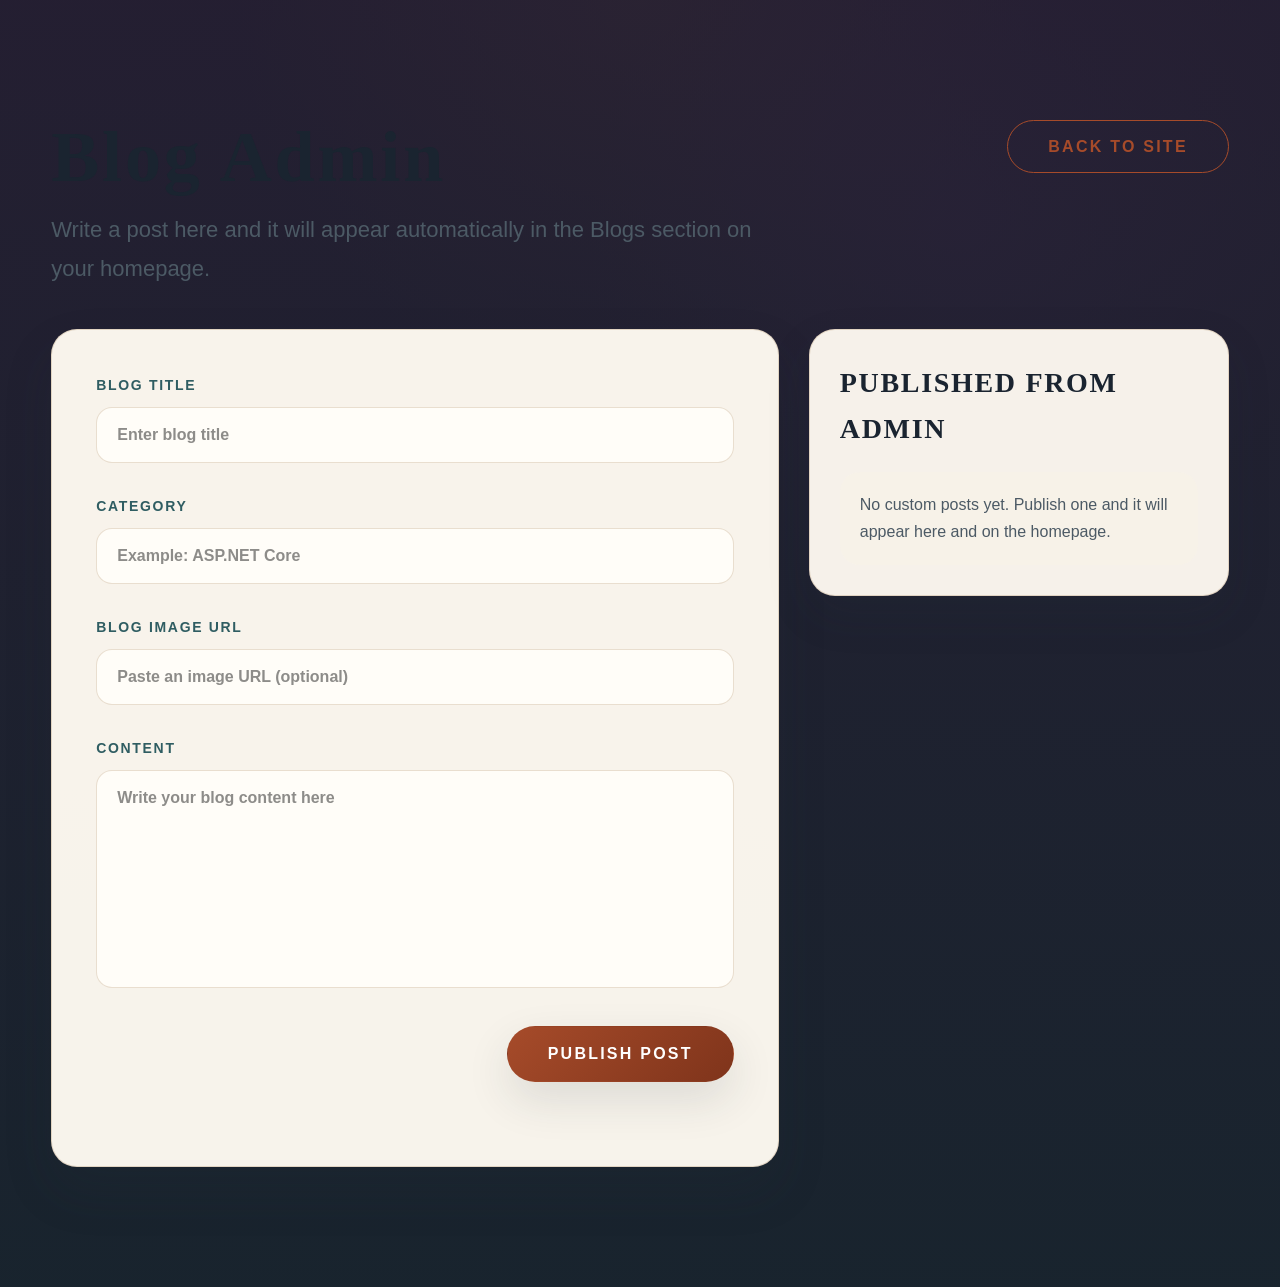
==== admin.html @ d29e26b1 "Few Changes Few Changes Made and implemented Blog Section to write from the website and need to prev" ====
<!DOCTYPE html>
<html lang="en">
  <head>
    <meta charset="UTF-8" />
    <meta name="viewport" content="width=device-width, initial-scale=1.0" />
    <meta http-equiv="X-UA-Compatible" content="ie=edge" />
    <title>Bilal Hussain | Blog Admin</title>
    <link href="style.css" rel="stylesheet" />
    <link rel="stylesheet" href="https://cdnjs.cloudflare.com/ajax/libs/font-awesome/4.7.0/css/font-awesome.min.css" />
  </head>
  <body>
    <section class="contact sec-pad admin-page">
      <div class="main-container">
        <div class="admin-page__top">
          <div>
            <h1 class="heading-primary admin-page__title">Blog Admin</h1>
            <p class="text-primary admin-page__intro">
              Write a post here and it will appear automatically in the Blogs section on your homepage.
            </p>
          </div>
          <a href="index.html#blogs" class="btn btn--med btn--theme-inv">Back To Site</a>
        </div>

        <div class="admin-grid">
          <div class="contact__form-container admin-panel">
            <form id="blogAdminForm" class="contact__form">
              <div class="contact__form-field">
                <label class="contact__form-label" for="blogTitle">Blog Title</label>
                <input id="blogTitle" class="contact__form-input" type="text" placeholder="Enter blog title" required />
              </div>

              <div class="contact__form-field">
                <label class="contact__form-label" for="blogTag">Category</label>
                <input id="blogTag" class="contact__form-input" type="text" placeholder="Example: ASP.NET Core" required />
              </div>

              <div class="contact__form-field">
                <label class="contact__form-label" for="blogImage">Blog Image URL</label>
                <input id="blogImage" class="contact__form-input" type="url" placeholder="Paste an image URL (optional)" />
              </div>

              <div class="contact__form-field">
                <label class="contact__form-label" for="blogContent">Content</label>
                <textarea id="blogContent" class="contact__form-input" rows="10" placeholder="Write your blog content here" required></textarea>
              </div>

              <button class="btn btn--theme contact__btn admin-panel__submit" type="submit">Publish Post</button>
            </form>
            <p class="admin-status" id="adminStatus"></p>
          </div>

          <div class="admin-list-wrap">
            <h2 class="heading-sm admin-list-wrap__title">Published From Admin</h2>
            <div id="adminBlogList" class="admin-list"></div>
          </div>
        </div>
      </div>
    </section>
    <script src="script.js"></script>
  </body>
</html>
---- style.css ----
:root {
    --color-ink: #23303b;
    --color-heading: #1a2430;
    --color-body: #4c5a65;
    --color-paper: #f8f2e8;
    --color-paper-strong: #fffaf2;
    --color-surface: #fffdf8;
    --color-line: #d9c8b3;
    --color-accent: #a64b2a;
    --color-accent-deep: #7f341b;
    --color-secondary: #2f5d62;
    --color-plum: #4b345f;
    --color-plum-soft: #6d4c87;
    --color-gold: #c49a49;
    --color-footer: #18232d;
    --shadow-soft: 0 18px 45px rgba(35, 48, 59, 0.12);
    --shadow-card: 0 24px 50px rgba(35, 48, 59, 0.14);
}

*, ::after, ::before {
    margin: 0;
    padding: 0;
    box-sizing: inherit;
    font-family: inherit;
}

html {
    font-size: 62.5%;
    scroll-behavior: smooth;
}

@media only screen and (max-width: 75em) {
    html {
        font-size: 59%;
    }
}

@media only screen and (max-width: 56.25em) {
    html {
        font-size: 56%;
    }
}

@media only screen and (min-width: 112.5em) {
    html {
        font-size: 65%;
    }
}

body {
    box-sizing: border-box;
    position: relative;
    overflow-x: hidden;
    overflow-y: scroll;
    line-height: 1.65;
    color: var(--color-body);
    background:
        radial-gradient(circle at top left, rgba(196, 154, 73, 0.18), transparent 30%),
        radial-gradient(circle at 85% 15%, rgba(75, 52, 95, 0.12), transparent 24%),
        radial-gradient(circle at bottom right, rgba(47, 93, 98, 0.12), transparent 28%),
        var(--color-paper);
    font-family: "Source Sans Pro", sans-serif;
}

a {
    color: inherit;
    text-decoration: none;
}

li {
    list-style: none;
}

a:focus,
button:focus,
input:focus,
textarea:focus {
    outline: 0;
}

button {
    border: none;
    cursor: pointer;
}

textarea {
    resize: none;
}

.heading-primary,
.heading-sec__main,
.about__content-title,
.projects__row-content-title,
.project-details__content-title,
.heading-sm {
    font-family: "Cormorant Garamond", serif;
}

.heading-primary {
    font-size: 7.2rem;
    font-weight: 700;
    line-height: 1.05;
    letter-spacing: 0.04em;
    text-align: center;
    text-transform: none;
    color: var(--color-heading);
    text-wrap: balance;
}

@media only screen and (max-width: 37.5em) {
    .heading-primary {
        font-size: 5rem;
    }
}

.heading-sec__mb-bg {
    margin-bottom: 11rem;
}

@media only screen and (max-width: 56.25em) {
    .heading-sec__mb-bg {
        margin-bottom: 8rem;
    }
}

.heading-sec__mb-med {
    margin-bottom: 9rem;
}

@media only screen and (max-width: 56.25em) {
    .heading-sec__mb-med {
        margin-bottom: 8rem;
    }
}

.heading-sec__main {
    position: relative;
    display: block;
    margin-bottom: 3.5rem;
    text-align: center;
    text-transform: uppercase;
    letter-spacing: 0.12em;
    font-size: 4.5rem;
    font-weight: 700;
    color: var(--color-heading);
}

.heading-sec__main::after {
    content: "";
    position: absolute;
    top: calc(100% + 1.5rem);
    left: 50%;
    width: 6.8rem;
    height: 4px;
    border-radius: 999px;
    transform: translateX(-50%);
    background: linear-gradient(90deg, var(--color-gold), var(--color-accent));
}

.heading-sec__main--lt {
    color: var(--color-paper-strong);
}

.heading-sec__main--lt::after {
    background: linear-gradient(90deg, #efd7a6, #d88d6b);
}

@media only screen and (max-width: 37.5em) {
    .heading-sec__main::after {
        top: calc(100% + 1.2rem);
    }
}

.heading-sec__sub {
    display: block;
    max-width: 80rem;
    margin: auto;
    text-align: center;
    font-size: 2rem;
    font-weight: 500;
    line-height: 1.7;
    color: var(--color-body);
}

@media only screen and (max-width: 37.5em) {
    .heading-sec__sub {
        font-size: 1.8rem;
    }
}

.heading-sec__sub--lt {
    color: rgba(255, 250, 242, 0.85);
}

.heading-sm {
    font-size: 2.8rem;
    letter-spacing: 0.06em;
    text-transform: uppercase;
}

.main-container {
    width: min(92%, 120rem);
    margin: auto;
}

.btn {
    display: inline-block;
    border: 1px solid transparent;
    border-radius: 999px;
    box-shadow: var(--shadow-soft);
    font-size: 1.6rem;
    font-weight: 700;
    letter-spacing: 0.14em;
    text-transform: uppercase;
    transition: transform 0.25s ease, box-shadow 0.25s ease, background 0.25s ease, color 0.25s ease;
}

.btn:hover {
    transform: translateY(-3px);
    box-shadow: 0 20px 35px rgba(35, 48, 59, 0.18);
}

.btn--bg {
    padding: 1.7rem 8rem;
    font-size: 1.9rem;
}

.btn--med {
    padding: 1.45rem 4.2rem;
}

.btn--theme {
    color: #fff7ef;
    background: linear-gradient(135deg, var(--color-accent), var(--color-accent-deep));
}

.btn--theme-inv {
    padding: calc(1.45rem - 2px) calc(4.2rem - 2px);
    color: var(--color-accent);
    background: transparent;
    border-color: var(--color-accent);
    box-shadow: none;
}

.sec-pad {
    padding: 12rem 0;
}

@media only screen and (max-width: 56.25em) {
    .sec-pad {
        padding: 8rem 0;
    }
}

.text-primary {
    width: 100%;
    color: var(--color-body);
    font-size: 2.2rem;
    line-height: 1.8;
    text-align: center;
}

@media only screen and (max-width: 37.5em) {
    .text-primary {
        font-size: 2rem;
    }
}

.d-none {
    display: none;
}

.home-hero {
    position: relative;
    min-height: 100vh;
    padding: 16rem 0 10rem;
    color: var(--color-heading);
    background:
        linear-gradient(rgba(248, 242, 232, 0.78), rgba(248, 242, 232, 0.9)),
        radial-gradient(circle at 78% 15%, rgba(75, 52, 95, 0.14), transparent 22%),
        radial-gradient(circle at 15% 20%, rgba(196, 154, 73, 0.18), transparent 22%),
        radial-gradient(circle at 85% 20%, rgba(47, 93, 98, 0.12), transparent 25%),
        linear-gradient(135deg, #fbf6ee 0%, #f3e5d0 100%);
    border-bottom: 1px solid rgba(169, 132, 91, 0.18);
}

.home-hero::before {
    content: "";
    position: absolute;
    inset: 10rem 4rem 4rem;
    border: 1px solid rgba(196, 154, 73, 0.28);
    border-radius: 3.2rem;
    pointer-events: none;
}

@media only screen and (max-width: 37.5em) {
    .home-hero {
        min-height: unset;
    }

    .home-hero::before {
        inset: 9rem 1.5rem 2rem;
    }
}

.home-hero__content {
    position: relative;
    left: auto;
    top: auto;
    width: 92%;
    max-width: 92rem;
    margin: 0 auto;
    transform: none;
}

@media only screen and (max-width: 37.5em) {
    .home-hero__content {
        margin: auto;
        padding: 0 0 4rem;
    }
}

.home-hero__info {
    max-width: 80rem;
    margin: 3rem auto 0;
}

.home-hero__cta {
    margin-top: 5rem;
    text-align: center;
}

.about {
    background:
        linear-gradient(180deg, rgba(255, 250, 242, 0.75), rgba(255, 250, 242, 0.96)),
        var(--color-paper-strong);
}

.about__content {
    display: grid;
    grid-template-columns: 1fr 1fr;
    gap: 10rem;
}

@media only screen and (max-width: 56.25em) {
    .about__content {
        grid-template-columns: 1fr;
        gap: 8rem;
    }
}

.about__content-main,
.about__content-skills {
    padding: 4rem;
    background: rgba(255, 253, 248, 0.9);
    border: 1px solid rgba(217, 200, 179, 0.7);
    border-radius: 2.4rem;
    box-shadow: var(--shadow-soft);
}

.about__content-title {
    margin-bottom: 2.4rem;
    font-size: 3.6rem;
    font-weight: 700;
    color: var(--color-heading);
}

@media only screen and (max-width: 37.5em) {
    .about__content-title {
        font-size: 3rem;
    }
}

.about__content-details-para {
    max-width: 60rem;
    margin-bottom: 1.4rem;
    font-size: 1.9rem;
    line-height: 1.8;
    color: var(--color-body);
}

.about__content-details-para--hl {
    margin: 0 3px;
    font-weight: 700;
}

.about__content-details-para:last-child {
    margin-bottom: 4rem;
}

.about__content-details-para a {
    margin: 0 3px;
    color: var(--color-accent);
    font-weight: 700;
    text-decoration: underline;
    text-decoration-color: rgba(166, 75, 42, 0.4);
}

.projects {
    background: linear-gradient(180deg, rgba(243, 229, 208, 0.32), rgba(255, 253, 248, 0.95));
}

.projects__content {
    display: grid;
    gap: 3.2rem;
}

.projects__row {
    display: grid;
    grid-template-columns: 1.3fr 1fr;
    gap: 4.5rem;
    padding: 3rem;
    margin-bottom: 0;
    background: rgba(255, 253, 248, 0.94);
    border: 1px solid rgba(217, 200, 179, 0.7);
    border-radius: 2.8rem;
    box-shadow: var(--shadow-soft);
}

@media only screen and (max-width: 56.25em) {
    .projects__row {
        grid-template-columns: 1fr;
        gap: 2.4rem;
        text-align: center;
    }
}

.projects__row-img-cont {
    overflow: hidden;
    border-radius: 2rem;
    border: 1px solid rgba(217, 200, 179, 0.6);
    background: #efe4d2;
}

.projects__row-img {
    display: block;
    width: 100%;
    aspect-ratio: 16 / 10;
    object-fit: cover;
    transition: transform 0.45s ease;
}

.projects__row:hover .projects__row-img {
    transform: scale(1.03);
}

.projects__row-content {
    display: flex;
    flex-direction: column;
    justify-content: center;
    align-items: flex-start;
    padding: 1rem 0;
}

@media only screen and (max-width: 56.25em) {
    .projects__row-content {
        align-items: center;
    }
}

.projects__row-content-title {
    margin-bottom: 1.6rem;
    font-size: 3.8rem;
    font-weight: 700;
    color: var(--color-heading);
}

@media only screen and (max-width: 37.5em) {
    .projects__row-content-title {
        font-size: 3.1rem;
    }
}

.projects__row-content-desc {
    max-width: 60rem;
    margin-bottom: 3rem;
    font-size: 1.85rem;
    line-height: 1.8;
    color: var(--color-body);
}

@media only screen and (max-width: 37.5em) {
    .projects__row-content-desc {
        font-size: 1.7rem;
    }
}

.contact {
    background:
        linear-gradient(rgba(38, 28, 49, 0.82), rgba(24, 35, 45, 0.94)),
        radial-gradient(circle at 75% 18%, rgba(109, 76, 135, 0.32), transparent 26%),
        radial-gradient(circle at top, rgba(196, 154, 73, 0.18), transparent 28%),
        linear-gradient(135deg, #1b2a34 0%, #23303b 100%);
}

.contact__form-container {
    width: min(95%, 80rem);
    margin: 5rem auto 0;
    padding: 4.4rem;
    text-align: right;
    background: rgba(255, 250, 242, 0.97);
    border: 1px solid rgba(217, 200, 179, 0.7);
    border-radius: 2.6rem;
    box-shadow: var(--shadow-card);
}

@media only screen and (max-width: 37.5em) {
    .contact__form-container {
        padding: 3rem;
    }
}

.contact__form-field {
    margin-bottom: 3.2rem;
}

@media only screen and (max-width: 37.5em) {
    .contact__form-field {
        margin-bottom: 2.6rem;
    }
}

.contact__form-label {
    display: block;
    margin-bottom: 1rem;
    text-align: left;
    font-size: 1.4rem;
    font-weight: 700;
    letter-spacing: 0.12em;
    text-transform: uppercase;
    color: var(--color-secondary);
}

.contact__form-input {
    width: 100%;
    padding: 1.8rem 2rem;
    border: 1px solid rgba(169, 132, 91, 0.26);
    border-radius: 1.6rem;
    background: #fffdf8;
    color: var(--color-heading);
    font-size: 1.6rem;
    font-weight: 600;
    transition: border-color 0.25s ease, box-shadow 0.25s ease, background 0.25s ease;
}

.contact__form-input:focus {
    border-color: rgba(166, 75, 42, 0.55);
    box-shadow: 0 0 0 4px rgba(166, 75, 42, 0.08);
    background: #fff;
}

.contact__form-input::placeholder {
    color: #8d8c89;
    font-size: 1.6rem;
    font-weight: 600;
}

.contact__btn {
    width: 30%;
    padding: 1.8rem 4rem;
    color: #fff;
}

@media only screen and (max-width: 37.5em) {
    .contact__btn {
        width: 100%;
    }
}

.project-cs-hero {
    position: relative;
    color: #fff;
    background:
        linear-gradient(rgba(24, 35, 45, 0.86), rgba(24, 35, 45, 0.9)),
        linear-gradient(135deg, #23303b, #2f5d62);
    background-size: cover;
    background-position: center;
}

@media only screen and (max-width: 37.5em) {
    .project-cs-hero {
        min-height: unset;
    }
}

.project-cs-hero__content {
    width: 92%;
    max-width: 90rem;
    margin: auto;
    padding: 25rem 0 17rem;
}

@media only screen and (max-width: 37.5em) {
    .project-cs-hero__content {
        position: static;
        margin: auto;
        padding: 19rem 0 13rem;
        transform: translate(0, 0);
    }
}

.project-cs-hero__info {
    max-width: 80rem;
    margin: 3rem auto 0;
}

.project-cs-hero__cta {
    margin-top: 5rem;
    text-align: center;
    color: #fff;
}

.project-details__content {
    max-width: 90rem;
    margin: auto;
    padding: 8rem 0;
}

.project-details__content-title {
    margin-bottom: 3rem;
    font-size: 3.2rem;
    font-weight: 700;
    color: var(--color-heading);
}

@media only screen and (max-width: 37.5em) {
    .project-details__content-title {
        font-size: 2.8rem;
    }
}

.project-details__showcase-img-cont {
    width: 100%;
    margin-bottom: 6rem;
}

.project-details__showcase-img {
    width: 100%;
}

.project-details__content-main {
    width: 100%;
    max-width: 70rem;
    margin: auto;
}

.project-details__desc,
.project-details__tools-used {
    margin: 0 0 7rem;
}

.project-details__desc-para {
    margin-bottom: 2rem;
    font-size: 1.8rem;
    line-height: 1.8;
    color: var(--color-body);
}

.project-details__tools-used-list {
    display: flex;
    flex-wrap: wrap;
}

.project-details__tools-used-item {
    margin-right: 1.5rem;
    margin-bottom: 1.5rem;
    padding: 1rem 2rem;
    border-radius: 999px;
    background: rgba(47, 93, 98, 0.1);
    color: var(--color-secondary);
    font-size: 1.6rem;
    font-weight: 600;
}

.project-details__links-btn {
    margin-right: 2rem;
}

@media only screen and (max-width: 37.5em) {
    .project-details__links-btn {
        width: 70%;
        margin-right: 0;
        margin-bottom: 2rem;
        text-align: center;
    }

    .project-details__links-btn:last-child {
        margin: 0;
    }
}

.header {
    position: fixed;
    z-index: 1000;
    width: 100%;
    background: rgba(255, 250, 242, 0.88);
    border-bottom: 1px solid rgba(169, 132, 91, 0.16);
    box-shadow: 0 10px 40px rgba(35, 48, 59, 0.08);
    backdrop-filter: blur(14px);
}

.header__content {
    display: flex;
    align-items: center;
    justify-content: space-between;
    padding: 1rem 5rem;
}

@media only screen and (max-width: 56.25em) {
    .header__content {
        padding: 0 2rem;
    }
}

.header__logo-container {
    display: flex;
    align-items: center;
    cursor: pointer;
    color: var(--color-heading);
    transition: color 0.3s ease;
}

.header__logo-container:hover {
    color: var(--color-accent);
}

.header__logo-img-cont {
    width: 5.2rem;
    height: 5.2rem;
    margin-right: 1.5rem;
    overflow: hidden;
    border-radius: 50%;
    border: 2px solid rgba(196, 154, 73, 0.45);
    background: linear-gradient(135deg, var(--color-secondary), var(--color-accent));
}

@media only screen and (max-width: 56.25em) {
    .header__logo-img-cont {
        width: 4.5rem;
        height: 4.5rem;
        margin-right: 1.2rem;
    }
}

.header__logo-img {
    display: block;
    width: 100%;
    height: 100%;
    object-fit: cover;
    object-position: center;
}

.header__logo-sub {
    font-size: 2rem;
    font-weight: 700;
    letter-spacing: 0.06em;
    text-transform: uppercase;
}

.header__links {
    display: flex;
}

@media only screen and (max-width: 37.5em) {
    .header__links {
        display: none;
    }
}

.header__link {
    display: inline-block;
    padding: 2.2rem 2.4rem;
    color: var(--color-heading);
    font-size: 1.5rem;
    font-weight: 700;
    letter-spacing: 0.14em;
    text-transform: uppercase;
    transition: color 0.3s ease;
}

.header__link:hover {
    color: var(--color-accent);
}

@media only screen and (max-width: 56.25em) {
    .header__link {
        padding: 3rem 1.6rem;
    }
}

.header__main-ham-menu-cont {
    display: none;
    width: 3rem;
    padding: 2.2rem 0;
}

@media only screen and (max-width: 37.5em) {
    .header__main-ham-menu-cont {
        display: block;
    }
}

.header__main-ham-menu,
.header__main-ham-menu-close {
    width: 100%;
}

.header__sm-menu {
    position: absolute;
    top: 100%;
    width: 100%;
    opacity: 0;
    visibility: hidden;
    background: rgba(255, 250, 242, 0.98);
    box-shadow: 0 12px 28px rgba(35, 48, 59, 0.1);
    transition: all 0.3s ease;
}

.header__sm-menu--active {
    visibility: hidden;
    opacity: 0;
}

@media only screen and (max-width: 37.5em) {
    .header__sm-menu--active {
        visibility: visible;
        opacity: 1;
    }
}

.header__sm-menu-link a {
    display: block;
    padding: 2.5rem 3rem;
    border-bottom: 1px solid rgba(169, 132, 91, 0.14);
    color: var(--color-heading);
    font-size: 1.6rem;
    font-weight: 700;
    letter-spacing: 0.14em;
    text-align: right;
    text-transform: uppercase;
    transition: color 0.3s ease;
}

.header__sm-menu-link a:hover {
    color: var(--color-accent);
}

.header__sm-menu-link:first-child a {
    border-top: 1px solid rgba(169, 132, 91, 0.14);
}

.header__sm-menu-link-last {
    border-bottom: 0;
}

.main-footer {
    color: #fff;
    background:
        linear-gradient(rgba(24, 35, 45, 0.95), rgba(24, 35, 45, 0.98)),
        linear-gradient(135deg, #18232d, #1d3440);
}

.main-footer__upper {
    display: flex;
    justify-content: space-between;
    padding: 8rem 0;
}

@media only screen and (max-width: 56.25em) {
    .main-footer__upper {
        padding: 6rem 0;
    }
}

@media only screen and (max-width: 37.5em) {
    .main-footer__upper {
        display: block;
    }
}

.main-footer__row-1 {
    order: 2;
}

@media only screen and (max-width: 56.25em) {
    .main-footer__row-1 {
        margin-bottom: 5rem;
    }
}

.main-footer__row-2 {
    order: 1;
    width: 40%;
    max-width: 50rem;
}

@media only screen and (max-width: 56.25em) {
    .main-footer__row-2 {
        width: 100%;
    }
}

.main-footer__short-desc {
    margin-top: 2rem;
    font-size: 1.6rem;
    line-height: 1.8;
    color: rgba(255, 247, 239, 0.82);
}

.main-footer__social-cont {
    margin-top: 2rem;
}

.main-footer__social-cont a {
    display: inline-flex;
    align-items: center;
    justify-content: center;
    width: 4.6rem;
    height: 4.6rem;
    margin-right: 0.8rem;
    border-radius: 50%;
    background: rgba(255, 247, 239, 0.08);
    transition: transform 0.25s ease, background 0.25s ease;
}

.main-footer__social-cont a:hover {
    transform: translateY(-2px);
    background: rgba(239, 215, 166, 0.16);
}

.main-footer__social-cont i {
    font-size: 2.2rem;
    color: #f4e5ca;
}

.main-footer__lower {
    padding: 4rem 0;
    border-top: 1px solid rgba(239, 215, 166, 0.16);
    color: rgba(255, 247, 239, 0.78);
    font-size: 1.3rem;
    text-align: center;
}

.main-footer__lower a {
    margin-left: 2px;
    color: #f4e5ca;
    font-weight: 700;
    text-decoration: underline;
}

@media only screen and (max-width: 56.25em) {
    .main-footer__lower {
        padding: 3.5rem 0;
    }
}

.skills {
    display: flex;
    flex-wrap: wrap;
}

.skills__skill {
    margin-right: 1.2rem;
    margin-bottom: 1.2rem;
    padding: 1rem 1.8rem;
    border-radius: 999px;
    background: linear-gradient(135deg, rgba(47, 93, 98, 0.12), rgba(196, 154, 73, 0.16));
    border: 1px solid rgba(47, 93, 98, 0.12);
    color: var(--color-secondary);
    font-size: 1.6rem;
    font-weight: 700;
}

.mouse {
    position: relative;
    width: 25px;
    height: 40px;
    overflow: hidden;
    border: 2px solid rgba(35, 48, 59, 0.8);
    border-radius: 60px;
}

.mouse::before {
    content: "";
    position: absolute;
    top: 7px;
    left: 50%;
    width: 5px;
    height: 5px;
    border-radius: 50%;
    transform: translateX(-50%);
    background-color: var(--color-accent);
    opacity: 1;
    animation: wheel 1.3s infinite;
}

@keyframes wheel {
    to {
        top: 27px;
        opacity: 0;
    }
}

.home-hero__layout {
    display: grid;
    grid-template-columns: 1.15fr 0.85fr;
    align-items: center;
    gap: 5rem;
}

@media only screen and (max-width: 56.25em) {
    .home-hero__layout {
        grid-template-columns: 1fr;
        gap: 4rem;
    }
}

.home-hero__text {
    position: relative;
    z-index: 2;
}

.home-hero__eyebrow {
    display: inline-block;
    margin-bottom: 2rem;
    padding: 0.9rem 1.6rem;
    border: 1px solid rgba(166, 75, 42, 0.18);
    border-radius: 999px;
    background: rgba(255, 253, 248, 0.78);
    color: var(--color-secondary);
    font-size: 1.4rem;
    font-weight: 700;
    letter-spacing: 0.18em;
    text-transform: uppercase;
}

.home-hero__quicklist {
    display: flex;
    flex-wrap: wrap;
    justify-content: center;
    gap: 1.2rem;
    margin-top: 2.8rem;
}

.home-hero__quicklist span {
    padding: 1rem 1.5rem;
    border-radius: 999px;
    background: rgba(47, 93, 98, 0.09);
    border: 1px solid rgba(47, 93, 98, 0.12);
    color: var(--color-secondary);
    font-size: 1.45rem;
    font-weight: 700;
}

.home-hero__visual {
    position: relative;
    display: flex;
    justify-content: center;
    align-items: center;
    min-height: 52rem;
    perspective: 1400px;
}

.hero-portrait {
    position: relative;
    width: min(100%, 36rem);
    padding: 1.4rem;
    border-radius: 3rem;
    background:
        linear-gradient(145deg, rgba(255, 250, 242, 0.95), rgba(239, 215, 166, 0.3));
    box-shadow:
        0 24px 60px rgba(35, 48, 59, 0.18),
        0 0 0 1px rgba(196, 154, 73, 0.22);
    transform: rotateY(-12deg) rotateX(4deg);
    transform-style: preserve-3d;
    overflow: visible;
}

.hero-portrait__halo {
    position: absolute;
    inset: 8% -10%;
    border-radius: 50%;
    background:
        radial-gradient(circle, rgba(255, 209, 102, 0.35) 0%, rgba(166, 75, 42, 0.08) 45%, transparent 70%);
    filter: blur(8px);
    z-index: -1;
}

.hero-portrait__img {
    display: block;
    width: 100%;
    aspect-ratio: 4 / 5;
    object-fit: cover;
    object-position: center top;
    border-radius: 2.4rem;
    filter: saturate(1.12) contrast(1.08) brightness(1.02);
    box-shadow: inset 0 0 0 1px rgba(255, 255, 255, 0.22);
}

.hero-portrait__content {
    position: relative;
    z-index: 1;
    text-align: center;
    color: #fff7ef;
}

.hero-portrait__title {
    margin-bottom: 1rem;
    font-family: "Cormorant Garamond", serif;
    font-size: 4rem;
    font-weight: 700;
    letter-spacing: 0.04em;
}

.hero-portrait__text {
    max-width: 28rem;
    margin: 0 auto 1.8rem;
    color: rgba(255, 247, 239, 0.82);
    font-size: 1.65rem;
    line-height: 1.7;
}

.hero-portrait__chips {
    display: flex;
    flex-wrap: wrap;
    justify-content: center;
    gap: 0.8rem;
}

.hero-portrait__chips span {
    padding: 0.8rem 1.2rem;
    border-radius: 999px;
    background: rgba(255, 247, 239, 0.08);
    border: 1px solid rgba(255, 247, 239, 0.1);
    color: #f4e5ca;
    font-size: 1.25rem;
    font-weight: 700;
    letter-spacing: 0.08em;
}

@media only screen and (max-width: 56.25em) {
    .home-hero__visual {
        min-height: auto;
    }

    .hero-portrait {
        width: min(100%, 32rem);
        transform: none;
    }

    .home-hero {
        padding: 14rem 0 8rem;
    }
}

.about__highlight-box {
    margin-top: 3rem;
    padding: 2.2rem;
    border-radius: 2rem;
    background:
        linear-gradient(135deg, rgba(47, 93, 98, 0.08), rgba(196, 154, 73, 0.14));
    border: 1px solid rgba(47, 93, 98, 0.14);
}

.about__highlight-title {
    margin-bottom: 1rem;
    color: var(--color-heading);
    font-size: 2rem;
    font-weight: 700;
}

.about__highlight-text {
    font-size: 1.7rem;
    line-height: 1.8;
    color: var(--color-body);
}

.projects__row {
    transform-style: preserve-3d;
    transition: transform 0.35s ease, box-shadow 0.35s ease, border-color 0.35s ease;
}

.projects__row:nth-child(odd) {
    transform: rotateY(-5deg);
}

.projects__row:nth-child(even) {
    transform: rotateY(5deg);
}

.projects__row:hover {
    transform: translateY(-6px) rotateY(0deg);
    box-shadow: 0 28px 60px rgba(35, 48, 59, 0.18);
    border-color: rgba(166, 75, 42, 0.25);
}

.projects__row-img-cont {
    position: relative;
}

.projects__row-img-cont::after {
    content: "";
    position: absolute;
    inset: auto 1.8rem -2.4rem;
    height: 2.4rem;
    background: radial-gradient(circle, rgba(35, 48, 59, 0.22) 0%, transparent 72%);
    filter: blur(10px);
    z-index: -1;
}

.projects__row-content-title,
.blog-card__title {
    text-wrap: balance;
}

.blog-grid {
    display: grid;
    grid-template-columns: repeat(3, minmax(0, 1fr));
    gap: 2.4rem;
}

@media only screen and (max-width: 56.25em) {
    .blog-grid {
        grid-template-columns: 1fr;
    }

    .projects__row:nth-child(odd),
    .projects__row:nth-child(even) {
        transform: none;
    }
}

.blog-card {
    position: relative;
    overflow: hidden;
    padding: 3rem;
    border-radius: 2.4rem;
    background:
        linear-gradient(180deg, rgba(255, 253, 248, 0.96), rgba(247, 238, 225, 0.98));
    border: 1px solid rgba(217, 200, 179, 0.72);
    box-shadow: var(--shadow-soft);
    transition: transform 0.3s ease, box-shadow 0.3s ease;
}

.blog-card__image {
    width: calc(100% + 6rem);
    max-width: calc(100% + 6rem);
    margin: -3rem -3rem 2rem;
    aspect-ratio: 16 / 9;
    object-fit: cover;
    border-bottom: 1px solid rgba(217, 200, 179, 0.5);
}

.blog-card::before {
    content: "";
    position: absolute;
    top: -4rem;
    right: -3rem;
    width: 13rem;
    height: 13rem;
    border-radius: 50%;
    background: radial-gradient(circle, rgba(109, 76, 135, 0.18), transparent 70%);
}

.blog-card:hover {
    transform: translateY(-6px);
    box-shadow: 0 24px 52px rgba(35, 48, 59, 0.16);
}

.blog-card__tag {
    display: inline-block;
    margin-bottom: 1.6rem;
    padding: 0.7rem 1.2rem;
    border-radius: 999px;
    background: rgba(166, 75, 42, 0.1);
    color: var(--color-accent);
    font-size: 1.25rem;
    font-weight: 700;
    letter-spacing: 0.12em;
    text-transform: uppercase;
}

.blog-card__title {
    margin-bottom: 1.4rem;
    color: var(--color-heading);
    font-size: 3rem;
    font-weight: 700;
    line-height: 1.1;
}

.blog-card__text {
    color: var(--color-body);
    font-size: 1.75rem;
    line-height: 1.8;
}

.blog-card__meta {
    margin-top: 1.6rem;
    color: var(--color-secondary);
    font-size: 1.35rem;
    font-weight: 700;
    letter-spacing: 0.08em;
    text-transform: uppercase;
}

.floating-social {
    position: fixed;
    top: 20rem;
    left: 1.6rem;
    z-index: 1100;
    width: 7.2rem;
    padding: 0.8rem 0.7rem 1rem;
    border: 1px solid rgba(239, 215, 166, 0.18);
    border-radius: 2.4rem;
    background: rgba(24, 35, 45, 0.94);
    box-shadow: 0 22px 45px rgba(24, 35, 45, 0.25);
    backdrop-filter: blur(12px);
    cursor: grab;
    user-select: none;
    touch-action: none;
}

.floating-social.dragging {
    cursor: grabbing;
}

.floating-social__handle {
    display: block;
    width: 100%;
    margin-bottom: 0.8rem;
    padding: 0.6rem 0;
    border-radius: 999px;
    background: linear-gradient(135deg, rgba(75, 52, 95, 0.72), rgba(47, 93, 98, 0.4));
    color: #f4e5ca;
    font-size: 1.1rem;
    font-weight: 700;
    letter-spacing: 0.14em;
    text-transform: uppercase;
}

.floating-social__list {
    display: grid;
    gap: 0.7rem;
}

.floating-social__link {
    display: flex;
    align-items: center;
    justify-content: center;
    width: 100%;
    min-height: 5.1rem;
    border-radius: 1.6rem;
    transition: background 0.25s ease, transform 0.25s ease;
}

.floating-social__link:hover {
    background: rgba(239, 215, 166, 0.14);
    transform: translateY(-1px);
}

.floating-social__link i {
    color: #f7e9cf;
    font-size: 2.9rem;
}

@media only screen and (max-width: 56.25em) {
    .floating-social {
        width: auto;
        top: auto;
        bottom: 2rem;
        left: 2rem;
        right: 2rem;
        padding: 0.9rem;
        border-radius: 2rem;
    }

    .floating-social__handle {
        margin-bottom: 0.9rem;
    }

    .floating-social__list {
        grid-template-columns: repeat(5, 1fr);
    }
}

.home-hero__content {
    max-width: 120rem;
}

.home-hero__layout {
    grid-template-columns: minmax(0, 1.08fr) minmax(30rem, 42rem);
}

.home-hero__visual {
    min-height: auto;
}

.hero-portrait {
    width: min(100%, 40rem);
    transform: rotateY(-7deg) rotateX(2deg);
}

.hero-portrait__frame {
    overflow: hidden;
    border-radius: 2.4rem;
    background: linear-gradient(180deg, rgba(45, 31, 58, 0.95), rgba(39, 56, 68, 0.97));
}

.hero-portrait__img {
    aspect-ratio: 4 / 4.6;
    object-fit: cover;
    object-position: center 18%;
    border-radius: 0;
    filter: saturate(1.03) contrast(1.02);
    box-shadow: none;
}

.hero-portrait__content {
    padding: 2.4rem 2.4rem 2.6rem;
}

.hero-portrait__title {
    font-size: 3.7rem;
}

.hero-portrait__text {
    max-width: 100%;
    font-size: 1.7rem;
}

.hero-portrait__chips span {
    background: rgba(255, 247, 239, 0.1);
}

.blog-actions {
    margin-top: 3rem;
    text-align: center;
}

.blog-card__actions {
    display: flex;
    align-items: center;
    justify-content: space-between;
    gap: 1.4rem;
    margin-top: 2rem;
}

.blog-card__link {
    color: var(--color-plum);
    font-size: 1.45rem;
    font-weight: 700;
    letter-spacing: 0.1em;
    text-transform: uppercase;
}

.contact-note {
    margin-top: 1.8rem;
    color: rgba(255, 247, 239, 0.78);
    font-size: 1.5rem;
    text-align: left;
}

.contact__honeypot {
    position: absolute;
    left: -9999px;
    opacity: 0;
    pointer-events: none;
}

.blog-post-page {
    min-height: 100vh;
    padding-top: 14rem;
    padding-bottom: 8rem;
}

.blog-post {
    max-width: 88rem;
    margin: 0 auto;
    padding: 4rem;
    border-radius: 2.8rem;
    background: rgba(255, 253, 248, 0.96);
    border: 1px solid rgba(217, 200, 179, 0.7);
    box-shadow: var(--shadow-card);
}

.blog-post__top {
    display: flex;
    align-items: center;
    justify-content: space-between;
    gap: 2rem;
    margin-bottom: 2.2rem;
}

.blog-post__title {
    margin: 1.2rem 0 1.4rem;
    text-align: left;
}

.blog-post__content {
    color: var(--color-body);
    font-size: 1.95rem;
    line-height: 1.95;
    white-space: pre-wrap;
}

.blog-post__image {
    width: 100%;
    margin: 1rem 0 2.4rem;
    border-radius: 2rem;
    object-fit: cover;
    max-height: 48rem;
    border: 1px solid rgba(217, 200, 179, 0.65);
}

.blog-post__empty {
    text-align: center;
}

.blog-empty {
    grid-column: 1 / -1;
    padding: 3rem;
    border: 1px dashed rgba(166, 75, 42, 0.25);
    border-radius: 2.4rem;
    background: rgba(255, 253, 248, 0.8);
    color: var(--color-body);
    font-size: 1.8rem;
    text-align: center;
}

@media only screen and (max-width: 56.25em) {
    .home-hero__layout {
        grid-template-columns: 1fr;
    }

    .hero-portrait {
        width: min(100%, 34rem);
        margin: 0 auto;
        transform: none;
    }
}

.admin-page {
    min-height: 100vh;
}

.admin-page__top {
    display: flex;
    align-items: flex-start;
    justify-content: space-between;
    gap: 2rem;
    margin-bottom: 4rem;
}

.admin-page__title,
.admin-page__intro {
    text-align: left;
}

.admin-page__title {
    margin-bottom: 1.4rem;
}

.admin-page__intro {
    max-width: 72rem;
}

.admin-grid {
    display: grid;
    grid-template-columns: minmax(0, 1fr) minmax(30rem, 42rem);
    gap: 3rem;
    align-items: start;
}

.admin-panel {
    width: 100%;
    margin: 0;
}

.admin-panel__submit {
    width: auto;
    min-width: 22rem;
}

.admin-status {
    min-height: 2.4rem;
    margin-top: 1.6rem;
    color: #fff7ef;
    font-size: 1.5rem;
    text-align: left;
}

.admin-list-wrap {
    padding: 3rem;
    border-radius: 2.6rem;
    background: rgba(255, 250, 242, 0.96);
    border: 1px solid rgba(217, 200, 179, 0.7);
    box-shadow: var(--shadow-soft);
}

.admin-list-wrap__title {
    margin-bottom: 2rem;
    color: var(--color-heading);
}

.admin-list {
    display: grid;
    gap: 1.6rem;
}

.admin-post-card {
    display: flex;
    align-items: flex-start;
    justify-content: space-between;
    gap: 1.6rem;
    padding: 2rem;
    border-radius: 2rem;
    background: rgba(248, 242, 232, 0.78);
    border: 1px solid rgba(217, 200, 179, 0.75);
}

.admin-post-card__title {
    margin: 1rem 0 0.8rem;
    color: var(--color-heading);
    font-size: 2.4rem;
    font-family: "Cormorant Garamond", serif;
}

.admin-post-card__text {
    color: var(--color-body);
    font-size: 1.6rem;
    line-height: 1.7;
}

.admin-post-card__delete {
    padding: 1rem 1.4rem;
    border-radius: 999px;
    background: rgba(166, 75, 42, 0.12);
    color: var(--color-accent);
    font-size: 1.3rem;
    font-weight: 700;
    letter-spacing: 0.1em;
    text-transform: uppercase;
}

.admin-empty {
    padding: 2rem;
    border-radius: 2rem;
    background: rgba(248, 242, 232, 0.78);
    color: var(--color-body);
    font-size: 1.6rem;
}

@media only screen and (max-width: 56.25em) {
    .admin-page__top {
        flex-direction: column;
    }

    .admin-grid {
        grid-template-columns: 1fr;
    }
}
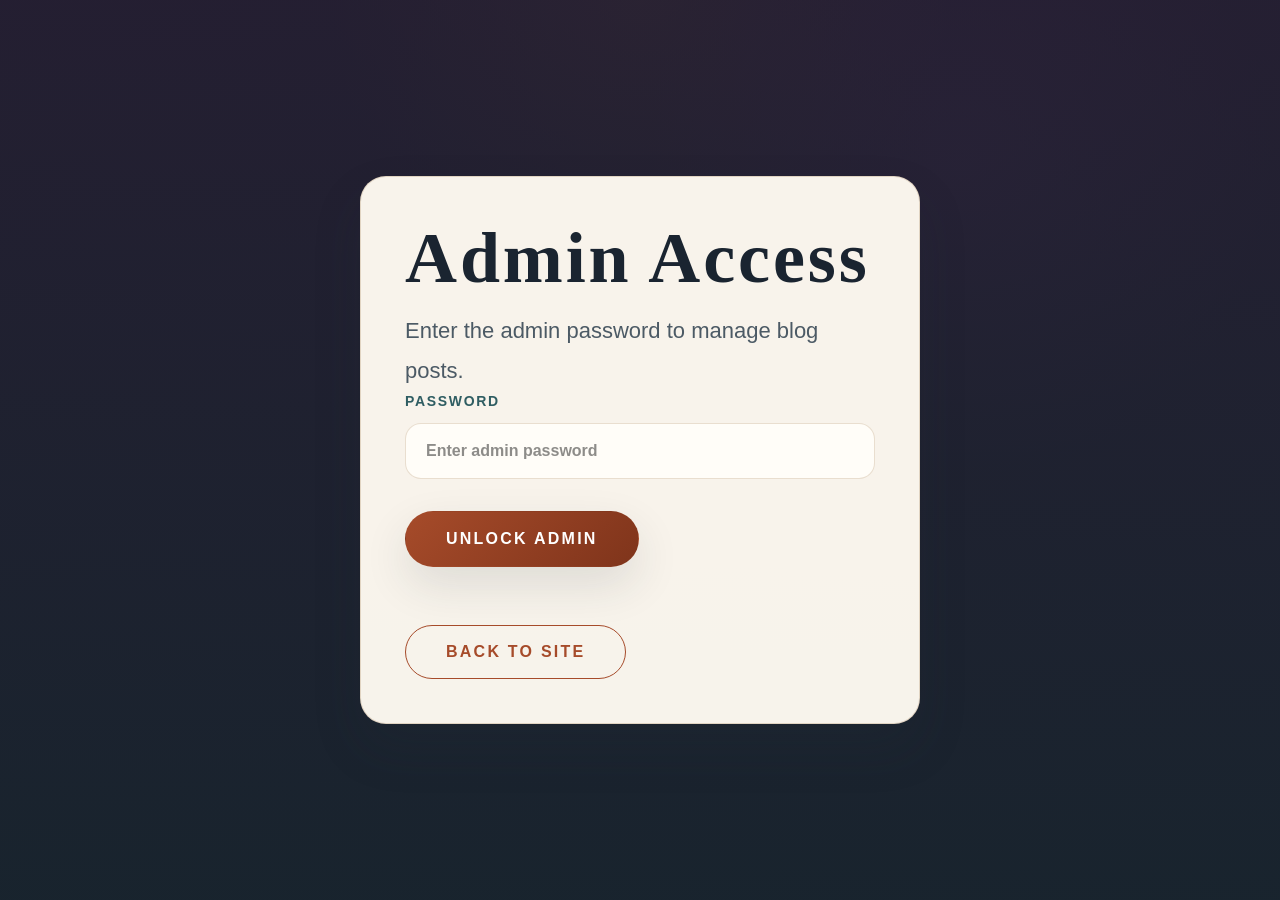
==== commit 67b3c368: "Admin Access for blog Added protection password for admin blog page so that except admin no one can " ====
--- a/admin.html
+++ b/admin.html
@@ -9,7 +9,27 @@
     <link rel="stylesheet" href="https://cdnjs.cloudflare.com/ajax/libs/font-awesome/4.7.0/css/font-awesome.min.css" />
   </head>
   <body>
-    <section class="contact sec-pad admin-page">
+    <section class="contact sec-pad admin-page admin-login" id="adminLogin">
+      <div class="main-container">
+        <div class="contact__form-container admin-login__card">
+          <h1 class="heading-primary admin-page__title">Admin Access</h1>
+          <p class="text-primary admin-page__intro">
+            Enter the admin password to manage blog posts.
+          </p>
+          <form id="adminAccessForm" class="contact__form">
+            <div class="contact__form-field">
+              <label class="contact__form-label" for="adminPassword">Password</label>
+              <input id="adminPassword" class="contact__form-input" type="password" placeholder="Enter admin password" required />
+            </div>
+            <button class="btn btn--theme contact__btn admin-panel__submit" type="submit">Unlock Admin</button>
+          </form>
+          <p class="admin-status" id="adminAccessStatus"></p>
+          <p style="margin-top:1.8rem;"><a href="index.html#blogs" class="btn btn--med btn--theme-inv">Back To Site</a></p>
+        </div>
+      </div>
+    </section>
+
+    <section class="contact sec-pad admin-page" id="adminProtected" hidden>
       <div class="main-container">
         <div class="admin-page__top">
           <div>
@@ -18,7 +38,10 @@
               Write a post here and it will appear automatically in the Blogs section on your homepage.
             </p>
           </div>
-          <a href="index.html#blogs" class="btn btn--med btn--theme-inv">Back To Site</a>
+          <div class="admin-page__actions">
+            <button class="btn btn--med btn--theme-inv" id="adminLogoutBtn" type="button">Lock Admin</button>
+            <a href="index.html#blogs" class="btn btn--med btn--theme-inv">Back To Site</a>
+          </div>
         </div>
 
         <div class="admin-grid">
--- a/style.css
+++ b/style.css
@@ -1551,6 +1551,23 @@
     margin-bottom: 4rem;
 }
 
+.admin-page__actions {
+    display: flex;
+    gap: 1.2rem;
+    flex-wrap: wrap;
+}
+
+.admin-login {
+    display: flex;
+    align-items: center;
+}
+
+.admin-login__card {
+    max-width: 56rem;
+    margin: 0 auto;
+    text-align: left;
+}
+
 .admin-page__title,
 .admin-page__intro {
     text-align: left;
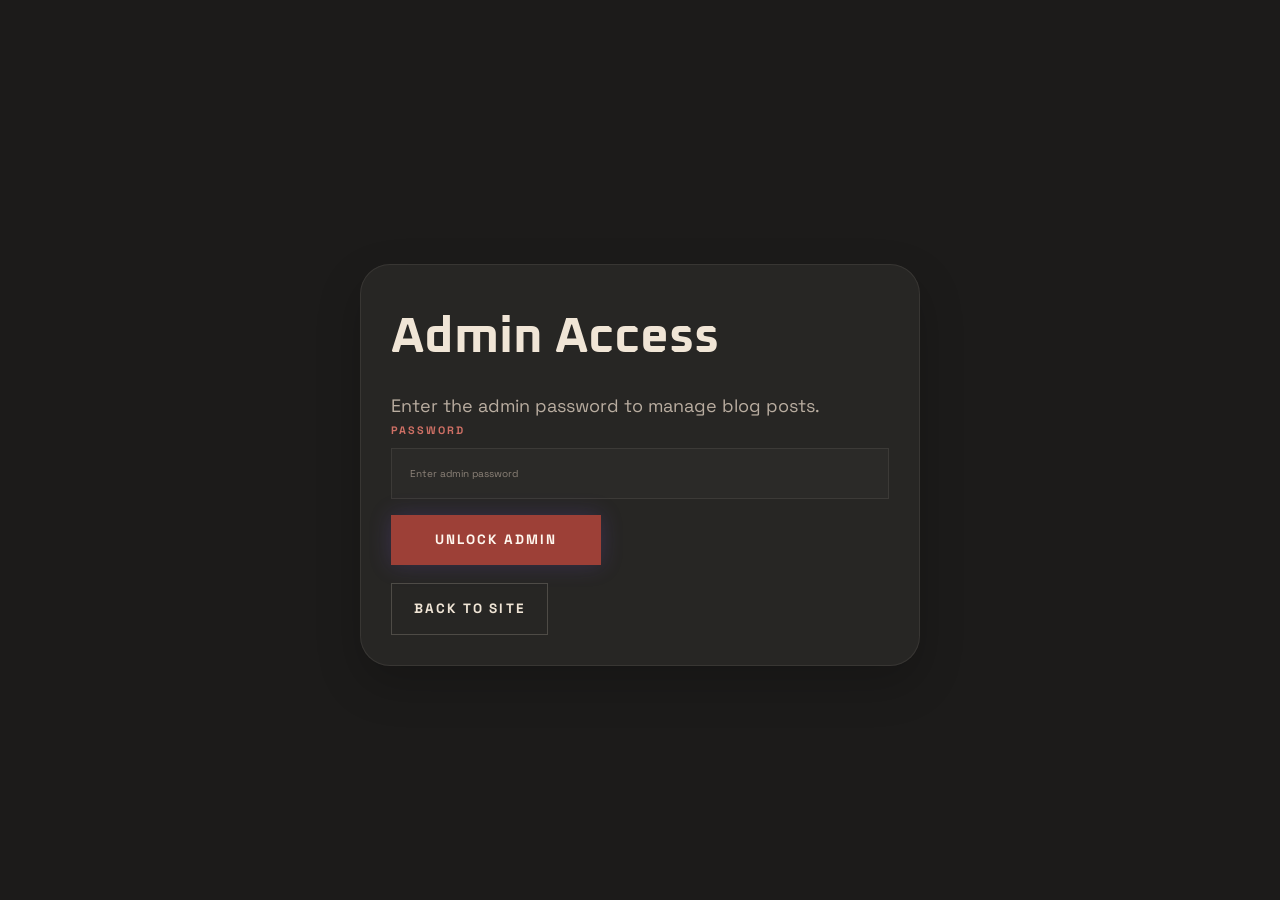
==== commit 24af52d8: "Theme Changes Theme has been changed" ====
--- a/admin.html
+++ b/admin.html
@@ -1,4 +1,4 @@
-<!DOCTYPE html>
+﻿<!DOCTYPE html>
 <html lang="en">
   <head>
     <meta charset="UTF-8" />
@@ -7,8 +7,17 @@
     <title>Bilal Hussain | Blog Admin</title>
     <link href="style.css" rel="stylesheet" />
     <link rel="stylesheet" href="https://cdnjs.cloudflare.com/ajax/libs/font-awesome/4.7.0/css/font-awesome.min.css" />
+    <link rel="preconnect" href="https://fonts.googleapis.com" />
+    <link rel="preconnect" href="https://fonts.gstatic.com" crossorigin />
+    <link href="https://fonts.googleapis.com/css2?family=Oxanium:wght@400;500;600;700;800&family=Space+Grotesk:wght@400;500;700&display=swap" rel="stylesheet" />
   </head>
   <body>
+    <div class="page-background" aria-hidden="true">
+      <div class="page-background__grid"></div>
+      <div class="page-background__orb page-background__orb--cyan"></div>
+      <div class="page-background__orb page-background__orb--violet"></div>
+      <div class="page-background__orb page-background__orb--pink"></div>
+    </div>
     <section class="contact sec-pad admin-page admin-login" id="adminLogin">
       <div class="main-container">
         <div class="contact__form-container admin-login__card">
@@ -82,3 +91,4 @@
     <script src="script.js"></script>
   </body>
 </html>
+
--- a/style.css
+++ b/style.css
@@ -1,1678 +1,3562 @@
+﻿:root {
+  --bg: #0f0a18;
+  --bg-soft: #171022;
+  --surface: rgba(30, 22, 45, 0.72);
+  --surface-strong: rgba(24, 17, 36, 0.94);
+  --surface-card: rgba(29, 21, 43, 0.88);
+  --line: rgba(183, 156, 228, 0.18);
+  --line-strong: rgba(173, 145, 226, 0.3);
+  --text: #f4efff;
+  --text-soft: #c9bddf;
+  --text-muted: #a999c4;
+  --cyan: #c6b4ff;
+  --cyan-strong: #b193ff;
+  --violet: #9e7bff;
+  --violet-strong: #7b57da;
+  --pink: #d78ce6;
+  --pink-soft: #e7c0f1;
+  --navy-glow: rgba(177, 147, 255, 0.18);
+  --violet-glow: rgba(158, 123, 255, 0.26);
+  --shadow-lg: 0 28px 80px rgba(0, 0, 0, 0.45);
+  --shadow-md: 0 18px 45px rgba(0, 0, 0, 0.32);
+  --radius-xl: 3rem;
+  --radius-lg: 2rem;
+  --radius-md: 1.4rem;
+}
+
+*,
+*::before,
+*::after {
+  box-sizing: border-box;
+  margin: 0;
+  padding: 0;
+}
+
+html {
+  font-size: 62.5%;
+  scroll-behavior: smooth;
+}
+
+[hidden] {
+  display: none !important;
+}
+
+.project-card,
+.blog-card,
+.contact-form-wrap,
+.contact-copy,
+.project-card__content,
+.blog-card__actions,
+.contact__form,
+.contact__form-field {
+  min-width: 0;
+}
+
+.project-card__meta span,
+.skill-list span,
+.hero-card__tags span {
+  max-width: 100%;
+  white-space: normal;
+}
+
+.contact__form-input,
+.contact__btn,
+.project-card .btn,
+.blog-card .btn,
+.admin-panel__submit {
+  max-width: 100%;
+}
+
+body {
+  min-height: 100vh;
+  overflow-x: hidden;
+  color: var(--text);
+  background: var(--bg);
+  font-family: "Space Grotesk", sans-serif;
+  line-height: 1.6;
+}
+
+ul {
+  list-style: none;
+}
+
+a {
+  color: inherit;
+  text-decoration: none;
+}
+
+img {
+  display: block;
+  max-width: 100%;
+}
+
+button,
+input,
+textarea {
+  font: inherit;
+}
+
+button {
+  border: 0;
+  background: transparent;
+  cursor: pointer;
+}
+
+textarea {
+  resize: vertical;
+}
+
+.main-container {
+  width: min(116rem, calc(100% - 4.8rem));
+  margin: 0 auto;
+}
+
+.sec-pad {
+  padding: 8rem 0;
+}
+
+.page-background {
+  position: fixed;
+  inset: 0;
+  z-index: -3;
+  overflow: hidden;
+  background:
+    radial-gradient(circle at 16% 18%, rgba(171, 141, 235, 0.15), transparent 24%),
+    radial-gradient(circle at 82% 14%, rgba(126, 87, 218, 0.18), transparent 28%),
+    radial-gradient(circle at 48% 82%, rgba(214, 154, 229, 0.08), transparent 22%),
+    linear-gradient(180deg, #0b0712 0%, #120b1c 42%, #0d0815 100%);
+}
+
+.page-background__grid {
+  position: absolute;
+  inset: 0;
+  background-image:
+    linear-gradient(rgba(191, 167, 238, 0.045) 1px, transparent 1px),
+    linear-gradient(90deg, rgba(191, 167, 238, 0.045) 1px, transparent 1px);
+  background-size: 8rem 8rem;
+  mask-image: radial-gradient(circle at center, black 30%, transparent 84%);
+  opacity: 0.4;
+}
+
+.page-background__orb {
+  position: absolute;
+  border-radius: 999px;
+  filter: blur(40px);
+  opacity: 0.35;
+  animation: floatOrb 12s ease-in-out infinite;
+}
+
+.page-background__orb--cyan {
+  top: 12rem;
+  left: 6rem;
+  width: 28rem;
+  height: 28rem;
+  background: rgba(168, 143, 233, 0.12);
+}
+
+.page-background__orb--violet {
+  top: 8rem;
+  right: 8rem;
+  width: 36rem;
+  height: 36rem;
+  background: rgba(123, 87, 218, 0.16);
+  animation-delay: -4s;
+}
+
+.page-background__orb--pink {
+  bottom: 8rem;
+  left: 40%;
+  width: 24rem;
+  height: 24rem;
+  background: rgba(215, 140, 230, 0.08);
+  animation-delay: -7s;
+}
+
+.page-background__particles span {
+  position: absolute;
+  width: 0.7rem;
+  height: 0.7rem;
+  border-radius: 999px;
+  background: rgba(255, 255, 255, 0.65);
+  box-shadow: 0 0 18px rgba(177, 147, 255, 0.48);
+  animation: pulseParticle 7s linear infinite;
+}
+
+.page-background__particles span:nth-child(1) { top: 18%; left: 22%; animation-delay: -1s; }
+.page-background__particles span:nth-child(2) { top: 34%; left: 78%; animation-delay: -4s; }
+.page-background__particles span:nth-child(3) { top: 66%; left: 14%; animation-delay: -2s; }
+.page-background__particles span:nth-child(4) { top: 72%; left: 62%; animation-delay: -5s; }
+.page-background__particles span:nth-child(5) { top: 48%; left: 48%; animation-delay: -3s; }
+.page-background__particles span:nth-child(6) { top: 24%; left: 58%; animation-delay: -6s; }
+
+.header {
+  position: sticky;
+  top: 0;
+  z-index: 1000;
+  padding-top: 1.6rem;
+}
+
+.header__content {
+  display: flex;
+  align-items: center;
+  justify-content: space-between;
+  gap: 2rem;
+  padding: 1.6rem 2.4rem;
+  border: 1px solid rgba(171, 141, 235, 0.16);
+  border-radius: 2rem;
+  background: rgba(18, 12, 29, 0.78);
+  backdrop-filter: blur(18px);
+  box-shadow: var(--shadow-md);
+}
+
+.header__logo-container {
+  display: flex;
+  align-items: center;
+  gap: 1.4rem;
+}
+
+.header__logo-img-cont {
+  width: 5.4rem;
+  height: 5.4rem;
+  overflow: hidden;
+  border-radius: 50%;
+  border: 1px solid rgba(199, 179, 240, 0.42);
+  background: linear-gradient(135deg, rgba(185, 159, 241, 0.2), rgba(123, 87, 218, 0.28));
+  box-shadow: 0 0 20px rgba(158, 123, 255, 0.18);
+}
+
+.header__logo-img {
+  width: 100%;
+  height: 100%;
+  object-fit: cover;
+}
+
+.header__logo-sub,
+.hero__title,
+.section-title,
+.panel__title,
+.skill-card h3,
+.project-card h3,
+.blog-card__title,
+.hero-card__title,
+.main-footer__title,
+.admin-post-card__title,
+.blog-post__title,
+.heading-primary {
+  font-family: "Oxanium", sans-serif;
+}
+
+.header__logo-sub {
+  display: block;
+  font-size: 1.8rem;
+  font-weight: 700;
+  letter-spacing: 0.08em;
+  text-transform: uppercase;
+}
+
+.header__logo-meta {
+  display: block;
+  margin-top: 0.2rem;
+  color: var(--text-muted);
+  font-size: 1.1rem;
+  letter-spacing: 0.14em;
+  text-transform: uppercase;
+}
+
+.header__main {
+  display: flex;
+  align-items: center;
+  gap: 1.8rem;
+}
+
+.header__links {
+  display: flex;
+  align-items: center;
+  gap: 0.8rem;
+  list-style: none;
+}
+
+.header__link,
+.header__mobile-link {
+  position: relative;
+  display: inline-flex;
+  align-items: center;
+  justify-content: center;
+  min-width: 8rem;
+  padding: 1.2rem 1.6rem;
+  border-radius: 999px;
+  color: var(--text-soft);
+  font-size: 1.35rem;
+  font-weight: 700;
+  letter-spacing: 0.12em;
+  text-transform: uppercase;
+  transition: color 0.25s ease, transform 0.25s ease, background 0.25s ease;
+  overflow: hidden;
+}
+
+.header__link::after,
+.header__mobile-link::after {
+  content: "";
+  position: absolute;
+  left: 1.4rem;
+  right: 1.4rem;
+  bottom: 0.8rem;
+  height: 2px;
+  background: linear-gradient(90deg, transparent, var(--cyan), var(--violet), transparent);
+  transform: scaleX(0.1);
+  opacity: 0;
+  transform-origin: center;
+  transition: opacity 0.28s ease, transform 0.28s ease;
+}
+
+.header__link:hover,
+.header__mobile-link:hover,
+.header__link.is-active,
+.header__mobile-link.is-active {
+  color: var(--text);
+  background: rgba(158, 123, 255, 0.1);
+  text-shadow: 0 0 14px rgba(158, 123, 255, 0.28);
+}
+
+.header__link:hover::after,
+.header__mobile-link:hover::after,
+.header__link.is-active::after,
+.header__mobile-link.is-active::after {
+  opacity: 1;
+  transform: scaleX(1);
+}
+
+.header__link.is-fired,
+.header__mobile-link.is-fired {
+  animation: navImpactShake 0.35s ease;
+}
+
+.nav-impact {
+  position: absolute;
+  inset: -22% 6%;
+  pointer-events: none;
+}
+
+.nav-impact__bolt,
+.nav-impact__branch {
+  position: absolute;
+  left: 50%;
+  top: 50%;
+  height: 0.45rem;
+  border-radius: 999px;
+  background: linear-gradient(90deg, rgba(255,255,255,0), rgba(255,255,255,0.96) 18%, rgba(208, 171, 255, 0.96) 40%, rgba(120,241,255,0.96) 62%, rgba(255,255,255,0));
+  box-shadow: 0 0 10px rgba(255,255,255,0.9), 0 0 20px rgba(111, 67, 255, 0.7), 0 0 28px rgba(120, 241, 255, 0.5);
+  transform-origin: center;
+}
+
+.nav-impact__bolt {
+  width: 118%;
+  clip-path: polygon(0 42%, 10% 22%, 18% 58%, 28% 32%, 40% 64%, 51% 24%, 61% 60%, 74% 30%, 85% 66%, 100% 44%, 100% 58%, 86% 78%, 74% 42%, 62% 72%, 50% 36%, 39% 78%, 28% 40%, 16% 70%, 8% 34%, 0 58%);
+  animation: navLightning 0.45s ease forwards;
+}
+
+.nav-impact__branch {
+  width: 42%;
+  opacity: 0.92;
+  clip-path: polygon(0 44%, 18% 20%, 34% 62%, 52% 28%, 68% 66%, 100% 40%, 100% 58%, 68% 78%, 50% 38%, 34% 74%, 18% 34%, 0 58%);
+  animation: navBranch 0.42s ease forwards;
+}
+
+.nav-impact__branch--one {
+  transform: translate(-48%, -140%) rotate(-24deg);
+}
+
+.nav-impact__branch--two {
+  transform: translate(-24%, 66%) rotate(18deg);
+}
+
+.nav-impact__flash {
+  position: absolute;
+  inset: 6% 10%;
+  border-radius: 999px;
+  background: radial-gradient(circle at center, rgba(255,255,255,0.28), rgba(155,109,255,0.22) 36%, transparent 72%);
+  animation: navFlash 0.42s ease forwards;
+}
+
+.nav-spark {
+  position: absolute;
+  width: 0.45rem;
+  height: 0.45rem;
+  border-radius: 999px;
+  background: var(--pink-soft);
+  box-shadow: 0 0 10px rgba(255, 107, 201, 0.8);
+  animation: navSpark 0.5s ease-out forwards;
+  pointer-events: none;
+}
+
+.header__menu-button {
+  display: none;
+  flex-direction: column;
+  gap: 0.5rem;
+  padding: 0.9rem;
+  border-radius: 1.2rem;
+  background: rgba(158, 123, 255, 0.08);
+}
+
+.header__menu-button span {
+  width: 2.3rem;
+  height: 0.2rem;
+  background: var(--text);
+  border-radius: 999px;
+}
+
+.header__mobile {
+  display: none;
+  margin-top: 1.1rem;
+  padding: 1.4rem;
+  border: 1px solid rgba(171, 141, 235, 0.16);
+  border-radius: 1.8rem;
+  background: rgba(19, 13, 30, 0.94);
+  backdrop-filter: blur(18px);
+}
+
+.header__mobile[hidden] {
+  display: none !important;
+}
+
+.header__mobile-link {
+  width: 100%;
+  justify-content: flex-start;
+}
+
+.floating-social {
+  position: fixed;
+  top: 18rem;
+  left: 1.8rem;
+  z-index: 1100;
+  width: 7.4rem;
+  padding: 0.9rem;
+  border: 1px solid rgba(171, 141, 235, 0.16);
+  border-radius: 2.4rem;
+  background: rgba(21, 14, 33, 0.88);
+  backdrop-filter: blur(16px);
+  box-shadow: var(--shadow-md);
+  cursor: grab;
+  user-select: none;
+  touch-action: none;
+}
+
+.floating-social.dragging { cursor: grabbing; }
+
+.floating-social__handle {
+  width: 100%;
+  margin-bottom: 0.8rem;
+  padding: 0.75rem 0;
+  border-radius: 999px;
+  background: linear-gradient(135deg, rgba(123, 87, 218, 0.44), rgba(189, 160, 242, 0.28));
+  color: var(--text);
+  font-size: 1.05rem;
+  font-weight: 700;
+  letter-spacing: 0.14em;
+  text-transform: uppercase;
+}
+
+.floating-social__list {
+  display: grid;
+  gap: 0.7rem;
+}
+
+.floating-social__link {
+  display: grid;
+  place-items: center;
+  min-height: 5rem;
+  border-radius: 1.6rem;
+  background: rgba(255, 255, 255, 0.03);
+  transition: transform 0.25s ease, background 0.25s ease, box-shadow 0.25s ease;
+}
+
+.floating-social__link i {
+  font-size: 2.5rem;
+  color: var(--text);
+}
+
+.floating-social__link:hover {
+  transform: translateY(-2px);
+  background: rgba(158, 123, 255, 0.12);
+  box-shadow: 0 0 18px rgba(158, 123, 255, 0.14);
+}
+
+.section {
+  position: relative;
+  padding: 10rem 0;
+}
+
+.section--hero {
+  padding-top: 9rem;
+  min-height: calc(100vh - 9rem);
+  display: flex;
+  align-items: center;
+}
+
+.section--alt {
+  background: linear-gradient(180deg, rgba(11, 16, 32, 0.76), rgba(7, 10, 20, 0.92));
+}
+
+.section--contact {
+  background: linear-gradient(180deg, rgba(7, 10, 20, 0.82), rgba(6, 8, 20, 0.98));
+}
+
+.hero__layout {
+  display: grid;
+  grid-template-columns: minmax(0, 1.1fr) minmax(34rem, 41rem);
+  align-items: center;
+  gap: 4rem;
+}
+
+.section-kicker {
+  display: inline-flex;
+  align-items: center;
+  gap: 0.8rem;
+  padding: 0.75rem 1.2rem;
+  border: 1px solid rgba(188, 163, 230, 0.22);
+  border-radius: 999px;
+  background: rgba(27, 19, 39, 0.62);
+  color: rgba(225, 210, 246, 0.92);
+  font-size: 1.12rem;
+  font-weight: 700;
+  letter-spacing: 0.2em;
+  text-transform: uppercase;
+}
+
+.hero__title {
+  margin-top: 2rem;
+  font-size: clamp(3.6rem, 5.6vw, 5.9rem);
+  line-height: 1.08;
+  letter-spacing: 0.02em;
+}
+
+.hero__title span {
+  color: transparent;
+  background: linear-gradient(90deg, #d8caff 0%, #ffffff 32%, #e7c0f1 68%, #a98bff 100%);
+  background-clip: text;
+  -webkit-background-clip: text;
+  text-shadow: 0 0 24px rgba(158, 123, 255, 0.12);
+}
+
+.hero__description,
+.section-text,
+.panel p,
+.project-card p,
+.blog-card__text,
+.contact-note,
+.hero-card__text,
+.hero-panel ul,
+.contact-points span,
+.blog-post__content,
+.admin-post-card__text,
+.admin-page__intro,
+.text-primary {
+  color: var(--text-soft);
+  font-size: 1.8rem;
+}
+
+.hero__description {
+  max-width: 66rem;
+  margin-top: 2.2rem;
+  font-size: 1.7rem;
+  line-height: 1.8;
+}
+
+.hero__actions {
+  display: flex;
+  flex-wrap: wrap;
+  gap: 1.4rem;
+  margin-top: 3rem;
+}
+
+.btn {
+  display: inline-flex;
+  align-items: center;
+  justify-content: center;
+  gap: 0.8rem;
+  padding: 1.4rem 2.4rem;
+  border-radius: 999px;
+  font-size: 1.35rem;
+  font-weight: 700;
+  letter-spacing: 0.14em;
+  text-transform: uppercase;
+  transition: transform 0.25s ease, box-shadow 0.25s ease, border-color 0.25s ease, background 0.25s ease;
+}
+
+.btn:hover {
+  transform: translateY(-2px);
+}
+
+.btn--primary {
+  color: #160f22;
+  background: linear-gradient(135deg, #ccbaff, #e7dafd 46%, #dfb8ee);
+  box-shadow: 0 0 24px rgba(158, 123, 255, 0.22);
+}
+
+.btn--ghost,
+.btn--theme-inv {
+  border: 1px solid rgba(171, 141, 235, 0.32);
+  background: rgba(123, 87, 218, 0.1);
+  color: var(--text);
+}
+
+.btn--theme,
+.btn--bg {
+  color: var(--text);
+  background: linear-gradient(135deg, rgba(123, 87, 218, 0.84), rgba(176, 139, 245, 0.72));
+  box-shadow: 0 0 22px rgba(123, 87, 218, 0.22);
+}
+
+.hero__highlights {
+  display: grid;
+  grid-template-columns: repeat(3, minmax(0, 1fr));
+  gap: 1.4rem;
+  margin-top: 3.6rem;
+}
+
+.hero__stat,
+.hero-panel,
+.hero-card,
+.panel,
+.skill-card,
+.project-card,
+.blog-card,
+.contact-form-wrap,
+.contact-copy,
+.blog-post,
+.admin-list-wrap,
+.admin-login__card {
+  position: relative;
+  overflow: hidden;
+  border: 1px solid var(--line);
+  border-radius: var(--radius-xl);
+  background: var(--surface);
+  backdrop-filter: blur(18px);
+  box-shadow: var(--shadow-md);
+}
+
+.hero__stat {
+  padding: 2rem;
+  background: rgba(10, 15, 28, 0.72);
+}
+
+.hero__stat strong {
+  display: block;
+  margin-bottom: 0.6rem;
+  color: var(--text);
+  font-size: 2rem;
+  font-family: "Oxanium", sans-serif;
+}
+
+.hero__stat span {
+  color: var(--text-muted);
+  font-size: 1.4rem;
+}
+
+.hero__visual {
+  position: relative;
+  display: grid;
+  gap: 1.8rem;
+}
+
+.hero-card {
+  transform: perspective(1300px) rotateY(-10deg) rotateX(3deg);
+  background: linear-gradient(180deg, rgba(9, 14, 28, 0.95), rgba(15, 20, 38, 0.84));
+}
+
+.hero-card__photo-wrap {
+  position: relative;
+  min-height: 35rem;
+  overflow: hidden;
+}
+
+.hero-card__photo {
+  width: 100%;
+  height: 100%;
+  min-height: 35rem;
+  object-fit: cover;
+  object-position: center 18%;
+}
+
+.hero-card__scan {
+  position: absolute;
+  inset: 0;
+  background:
+    linear-gradient(180deg, rgba(255,255,255,0.02), rgba(255,255,255,0.01)),
+    linear-gradient(90deg, rgba(173, 145, 226, 0.12), transparent 35%, transparent 65%, rgba(215, 140, 230, 0.08));
+}
+
+.hero-card__scan::after {
+  content: "";
+  position: absolute;
+  inset: -20% auto auto -30%;
+  width: 60%;
+  height: 140%;
+  background: linear-gradient(90deg, transparent, rgba(120,241,255,0.28), transparent);
+  transform: rotate(18deg);
+  animation: scanSweep 6s ease-in-out infinite;
+}
+
+.hero-card__body {
+  padding: 2.4rem;
+}
+
+.hero-card__eyebrow,
+.hero-panel__label,
+.project-card__type,
+.blog-card__tag,
+.blog-card__meta,
+.contact-points strong,
+.contact__form-label,
+.contact-note,
+.admin-status,
+.blog-card__link {
+  font-size: 1.2rem;
+  font-weight: 700;
+  letter-spacing: 0.14em;
+  text-transform: uppercase;
+}
+
+.hero-card__eyebrow,
+.hero-panel__label,
+.project-card__type,
+.blog-card__tag,
+.blog-card__meta,
+.blog-card__link {
+  color: var(--cyan);
+}
+
+.hero-card__title {
+  margin-top: 1rem;
+  font-size: 2.8rem;
+}
+
+.hero-card__text {
+  margin-top: 1rem;
+  font-size: 1.6rem;
+}
+
+.hero-card__tags,
+.project-card__meta,
+.skill-list {
+  display: flex;
+  flex-wrap: wrap;
+  gap: 0.9rem;
+  margin-top: 1.8rem;
+}
+
+.hero-card__tags span,
+.project-card__meta span,
+.skill-list span {
+  padding: 0.85rem 1.2rem;
+  border: 1px solid rgba(171, 141, 235, 0.2);
+  border-radius: 999px;
+  background: rgba(255, 255, 255, 0.04);
+  color: var(--text-soft);
+  font-size: 1.3rem;
+}
+
+.hero-panel {
+  padding: 2.2rem;
+  background: rgba(9, 14, 28, 0.7);
+}
+
+.hero-panel ul {
+  margin-top: 1.5rem;
+  list-style: none;
+}
+
+.hero-panel li {
+  position: relative;
+  padding-left: 1.9rem;
+  margin-top: 1rem;
+}
+
+.hero-panel li::before {
+  content: "";
+  position: absolute;
+  top: 0.9rem;
+  left: 0;
+  width: 0.8rem;
+  height: 0.8rem;
+  border-radius: 999px;
+  background: linear-gradient(135deg, var(--cyan), var(--violet));
+  box-shadow: 0 0 12px rgba(171, 141, 235, 0.4);
+}
+
+.section-heading {
+  display: grid;
+  gap: 1.8rem;
+  margin-bottom: 5.8rem;
+  text-align: center;
+  justify-items: center;
+}
+
+.section-heading--split {
+  grid-template-columns: 1fr;
+  align-items: center;
+  justify-items: center;
+  text-align: center;
+}
+
+.section-title {
+  max-width: 88rem;
+  position: relative;
+  padding: 0 0 2.6rem;
+  font-family: Georgia, "Times New Roman", serif;
+  font-size: clamp(4.8rem, 7vw, 8.2rem);
+  font-weight: 700;
+  letter-spacing: 0.12em;
+  line-height: 1;
+  text-transform: uppercase;
+  color: rgba(243, 238, 252, 0.97);
+  text-wrap: balance;
+}
+
+.section-heading .section-title::after {
+  content: "";
+  position: absolute;
+  left: 50%;
+  bottom: 0;
+  width: 8rem;
+  height: 5px;
+  border-radius: 999px;
+  transform: translateX(-50%);
+  background: linear-gradient(90deg, rgba(199, 176, 240, 0.2), rgba(173, 145, 226, 0.95), rgba(199, 176, 240, 0.2));
+  box-shadow: 0 0 18px rgba(158, 123, 255, 0.16);
+}
+
+.section-heading--split .section-title::after {
+  left: 50%;
+  transform: translateX(-50%);
+}
+
+.section-text {
+  max-width: 74rem;
+  color: var(--text-soft);
+  font-size: 1.7rem;
+}
+
+.section-title__word {
+  position: relative;
+  display: inline-block;
+  margin-right: 0.02em;
+  transform-origin: center;
+  will-change: transform, opacity, filter;
+  cursor: pointer;
+  transition: transform 0.46s ease, opacity 0.46s ease, filter 0.46s ease;
+}
+
+.section-title__space {
+  display: inline-block;
+  width: 0.38em;
+}
+
+.section-title.is-smashed {
+  text-shadow: 0 0 18px rgba(255, 255, 255, 0.22), 0 0 36px rgba(155, 109, 255, 0.18);
+}
+
+.section-title.is-smashed .section-title__word {
+  animation: titleScatterBurst 0.78s cubic-bezier(0.22, 0.8, 0.2, 1) forwards;
+}
+
+.section-title.is-scattered .section-title__word {
+  transform: translate3d(var(--scatter-x), var(--scatter-y), 0) rotate(var(--scatter-r)) scale(1.04);
+  opacity: 0.96;
+  filter: none;
+  color: rgba(245, 235, 222, 0.98);
+  text-shadow:
+    0 0 1px rgba(255, 244, 224, 0.16),
+    0 0 8px rgba(207, 112, 101, 0.05);
+}
+
+.section-title.is-scattered .section-title__word::before {
+  content: none;
+}
+
+.section-title.is-scattered .section-title__word::after {
+  content: none;
+}
+
+.title-thunder {
+  position: absolute;
+  inset: -14% -4%;
+  pointer-events: none;
+  overflow: visible;
+  --strike-left: 50%;
+  --thunder-fire-image: url("images/thunder-fire-overlay.png");
+}
+
+.title-thunder__flash {
+  position: absolute;
+  top: -8%;
+  left: var(--strike-left);
+  width: 28%;
+  height: 124%;
+  transform: translateX(-50%);
+  background:
+    radial-gradient(circle at center, rgba(246, 242, 255, 0.46), rgba(178, 130, 255, 0.34) 28%, rgba(92, 72, 210, 0.16) 52%, transparent 72%);
+  filter: blur(10px);
+  animation: titleFlash 0.72s ease forwards;
+}
+
+.title-thunder__fire {
+  position: absolute;
+  left: var(--strike-left);
+  top: 22%;
+  width: 10rem;
+  height: 5.6rem;
+  transform: translateX(-48%) rotate(-6deg);
+  background-image: var(--thunder-fire-image);
+  background-repeat: no-repeat;
+  background-position: center;
+  background-size: contain;
+  mix-blend-mode: screen;
+  opacity: 0.84;
+  filter:
+    drop-shadow(0 0 8px rgba(255, 174, 72, 0.34))
+    drop-shadow(0 0 14px rgba(255, 94, 30, 0.18));
+  animation: fireOverlayHit 0.7s ease forwards;
+}
+
+.title-thunder__svg {
+  position: absolute;
+  left: var(--strike-left);
+  top: -6%;
+  width: 18rem;
+  height: 20rem;
+  transform: translateX(-50%);
+  overflow: visible;
+}
+
+.title-thunder__path {
+  fill: none;
+  stroke: rgba(238, 232, 255, 0.98);
+  stroke-width: 4.8;
+  stroke-linecap: round;
+  stroke-linejoin: round;
+  filter:
+    drop-shadow(0 0 4px rgba(244, 240, 255, 0.92))
+    drop-shadow(0 0 10px rgba(189, 149, 255, 0.78))
+    drop-shadow(0 0 18px rgba(112, 88, 255, 0.42));
+  stroke-dasharray: 240;
+  stroke-dashoffset: 240;
+  animation: thunderDraw 0.34s ease forwards;
+}
+
+.title-thunder__path--branch-left,
+.title-thunder__path--branch-right {
+  stroke-width: 2.8;
+  opacity: 0.88;
+  animation-duration: 0.28s;
+  animation-delay: 0.08s;
+}
+
+.title-thunder__path--branch-fine {
+  stroke-width: 1.8;
+  opacity: 0.72;
+  animation-delay: 0.12s;
+}
+
+.title-thunder__path--branch-faint {
+  stroke-width: 1.35;
+  opacity: 0.44;
+  animation-delay: 0.14s;
+}
+
+.section-thunder {
+  position: absolute;
+  inset: 0;
+  pointer-events: none;
+  overflow: hidden;
+  z-index: 0;
+  --section-lightning-image: url("images/section-lightning-cutout.png");
+}
+
+.section-thunder__flash {
+  position: absolute;
+  left: 50%;
+  top: 8%;
+  width: 22rem;
+  height: 78%;
+  transform: translateX(-50%);
+  background:
+    radial-gradient(circle at center, rgba(236, 232, 255, 0.12), rgba(126, 103, 255, 0.12) 24%, rgba(76, 58, 186, 0.08) 48%, transparent 74%);
+  filter: blur(18px);
+  animation: sectionThunderFlash 0.62s ease forwards;
+}
+
+.section-thunder__image {
+  position: absolute;
+  left: 50%;
+  top: -2%;
+  width: 22rem;
+  height: 104%;
+  transform: translateX(-50%);
+  background-image: var(--section-lightning-image);
+  background-repeat: no-repeat;
+  background-position: center;
+  background-size: contain;
+  mix-blend-mode: screen;
+  opacity: 0.84;
+  -webkit-mask-image: radial-gradient(circle at center, rgba(0, 0, 0, 0.98) 22%, rgba(0, 0, 0, 0.92) 40%, rgba(0, 0, 0, 0.7) 58%, rgba(0, 0, 0, 0.2) 76%, transparent 92%);
+  mask-image: radial-gradient(circle at center, rgba(0, 0, 0, 0.98) 22%, rgba(0, 0, 0, 0.92) 40%, rgba(0, 0, 0, 0.7) 58%, rgba(0, 0, 0, 0.2) 76%, transparent 92%);
+  filter:
+    drop-shadow(0 0 14px rgba(235, 214, 255, 0.26))
+    drop-shadow(0 0 24px rgba(170, 108, 255, 0.22))
+    saturate(1.1);
+  animation: sectionLightningImage 0.7s ease forwards;
+}
+
+.section-text--compact {
+  max-width: 58rem;
+}
+
+.about-grid,
+.skills-grid,
+.project-grid,
+.contact-layout,
+.admin-grid {
+  display: grid;
+  gap: 2rem;
+}
+
+.about-grid {
+  grid-template-columns: repeat(2, minmax(0, 1fr));
+}
+
+.panel {
+  padding: 3rem;
+}
+
+.panel--glass {
+  background: rgba(26, 18, 39, 0.72);
+}
+
+.panel--accent {
+  background: linear-gradient(180deg, rgba(33, 22, 49, 0.9), rgba(44, 25, 63, 0.84));
+  border-color: rgba(171, 141, 235, 0.24);
+}
+
+.panel--solid {
+  background: rgba(24, 16, 36, 0.92);
+}
+
+.panel__title,
+.skill-card h3,
+.project-card h3,
+.admin-list-wrap__title,
+.heading-sm {
+  font-size: 2.6rem;
+}
+
+.panel p + p {
+  margin-top: 1.6rem;
+}
+
+.skills-grid {
+  grid-template-columns: repeat(3, minmax(0, 1fr));
+}
+
+.skill-card {
+  padding: 2.6rem;
+  background: rgba(28, 19, 42, 0.76);
+}
+
+.skill-card h3 {
+  margin-bottom: 1.6rem;
+}
+
+.project-grid {
+  grid-template-columns: repeat(2, minmax(0, 1fr));
+}
+
+.project-card {
+  display: flex;
+  flex-direction: column;
+  min-height: 100%;
+  background: rgba(26, 18, 39, 0.84);
+  transition: transform 0.3s ease, border-color 0.3s ease, box-shadow 0.3s ease;
+}
+
+.project-card:hover,
+.blog-card:hover,
+.skill-card:hover,
+.panel:hover {
+  transform: translateY(-4px);
+  border-color: var(--line-strong);
+  box-shadow: 0 0 30px rgba(158, 123, 255, 0.1), var(--shadow-md);
+}
+
+.project-card--highlight {
+  padding: 2.8rem;
+  justify-content: space-between;
+  background: linear-gradient(180deg, rgba(31, 21, 46, 0.94), rgba(46, 27, 66, 0.9));
+}
+
+.project-card__image,
+.blog-card__image,
+.blog-post__image {
+  width: 100%;
+  aspect-ratio: 16 / 9;
+  object-fit: cover;
+}
+
+.project-card__content {
+  display: flex;
+  flex: 1;
+  flex-direction: column;
+  padding: 2.4rem;
+}
+
+.project-card h3 {
+  margin-top: 1rem;
+}
+
+.project-card p {
+  margin-top: 1.2rem;
+  font-size: 1.65rem;
+}
+
+.project-card__note {
+  margin-top: 1.6rem;
+  color: var(--text-muted);
+}
+
+.project-card .btn {
+  margin-top: auto;
+  align-self: flex-start;
+}
+
+.blog-grid {
+  display: grid;
+  grid-template-columns: repeat(3, minmax(0, 1fr));
+  gap: 2rem;
+}
+
+.blog-card {
+  display: flex;
+  flex-direction: column;
+  background: rgba(28, 19, 42, 0.8);
+}
+
+.blog-card__image {
+  border-bottom: 1px solid rgba(171, 141, 235, 0.14);
+}
+
+.blog-card__body,
+.blog-card {
+  padding-bottom: 2.2rem;
+}
+
+.blog-card > :not(.blog-card__image) {
+  margin-left: 2.4rem;
+  margin-right: 2.4rem;
+}
+
+.blog-card__tag {
+  margin-top: 2.2rem;
+}
+
+.blog-card__title {
+  margin-top: 1rem;
+  font-size: 2.4rem;
+}
+
+.blog-card__text {
+  margin-top: 1rem;
+  font-size: 1.6rem;
+}
+
+.blog-card__actions {
+  display: flex;
+  align-items: center;
+  justify-content: space-between;
+  gap: 1rem;
+  margin-top: auto;
+  padding-top: 2rem;
+}
+
+.blog-card__link {
+  position: relative;
+  color: var(--pink-soft);
+}
+
+.blog-card__meta {
+  color: var(--text-muted);
+}
+
+.blog-empty {
+  grid-column: 1 / -1;
+  padding: 4rem;
+  border: 1px dashed rgba(171, 141, 235, 0.2);
+  border-radius: var(--radius-xl);
+  background: rgba(10, 15, 28, 0.58);
+  color: var(--text-soft);
+  font-size: 1.8rem;
+  text-align: center;
+}
+
+.contact-layout {
+  grid-template-columns: minmax(0, 0.92fr) minmax(0, 1.08fr);
+  align-items: start;
+}
+
+.contact-points {
+  display: grid;
+  gap: 1.4rem;
+  margin-top: 2.6rem;
+}
+
+.contact-points strong {
+  display: block;
+  color: var(--cyan);
+}
+
+.contact-points span {
+  display: block;
+  margin-top: 0.5rem;
+  font-size: 1.6rem;
+}
+
+.contact__form {
+  display: grid;
+  gap: 1.6rem;
+}
+
+.contact__form-field {
+  display: grid;
+  gap: 0.9rem;
+}
+
+.contact__form-label {
+  color: var(--text-soft);
+}
+
+.contact__form-input {
+  width: 100%;
+  padding: 1.6rem 1.8rem;
+  border: 1px solid rgba(171, 141, 235, 0.14);
+  border-radius: 1.4rem;
+  color: var(--text);
+  background: rgba(255, 255, 255, 0.03);
+  transition: border-color 0.2s ease, box-shadow 0.2s ease, background 0.2s ease;
+}
+
+.contact__form-input:focus {
+  border-color: rgba(171, 141, 235, 0.42);
+  box-shadow: 0 0 0 4px rgba(171, 141, 235, 0.08);
+  background: rgba(255, 255, 255, 0.05);
+}
+
+.contact__form-input::placeholder {
+  color: var(--text-muted);
+}
+
+.contact__btn {
+  width: fit-content;
+  min-width: 20rem;
+}
+
+.contact__honeypot {
+  position: absolute;
+  left: -9999px;
+  opacity: 0;
+}
+
+.contact-note {
+  font-size: 1.35rem;
+  color: var(--text-muted);
+}
+
+.main-footer {
+  padding: 3rem 0 4rem;
+  border-top: 1px solid rgba(171, 141, 235, 0.12);
+  background: rgba(4, 6, 14, 0.88);
+}
+
+.main-footer__inner,
+.main-footer__lower {
+  display: flex;
+  align-items: center;
+  justify-content: space-between;
+  gap: 2rem;
+}
+
+.main-footer__title {
+  max-width: 62rem;
+  margin-top: 1.6rem;
+  font-size: 2.5rem;
+}
+
+.main-footer__links {
+  display: flex;
+  gap: 1.6rem;
+  flex-wrap: wrap;
+}
+
+.main-footer__links a,
+.main-footer__lower {
+  color: var(--text-muted);
+  font-size: 1.4rem;
+}
+
+.main-footer__links a:hover {
+  color: var(--text);
+}
+
+.main-footer__lower {
+  margin-top: 2.4rem;
+  padding-top: 2rem;
+  border-top: 1px solid rgba(171, 141, 235, 0.1);
+}
+
+.blog-post-page,
+.admin-page {
+  min-height: 100vh;
+  padding-top: 11rem;
+}
+
+.blog-post {
+  max-width: 92rem;
+  margin: 0 auto;
+  padding: 3.2rem;
+}
+
+.blog-post__top {
+  display: flex;
+  align-items: center;
+  justify-content: space-between;
+  gap: 1.6rem;
+}
+
+.blog-post__image {
+  margin-top: 2rem;
+  border-radius: 2rem;
+}
+
+.blog-post__title {
+  margin-top: 1.8rem;
+  text-align: left;
+  font-size: 4.6rem;
+}
+
+.blog-post__content {
+  margin-top: 2rem;
+  font-size: 1.85rem;
+  line-height: 1.95;
+  white-space: pre-wrap;
+}
+
+.blog-post__empty {
+  text-align: center;
+}
+
+.admin-login,
+.admin-page {
+  display: flex;
+  align-items: center;
+}
+
+.admin-login__card,
+.admin-list-wrap,
+.contact__form-container,
+.contact-form-wrap,
+.contact-copy {
+  padding: 3rem;
+}
+
+.admin-login__card {
+  max-width: 56rem;
+  margin: 0 auto;
+}
+
+.admin-page__top {
+  display: flex;
+  align-items: flex-start;
+  justify-content: space-between;
+  gap: 2rem;
+  margin-bottom: 3rem;
+}
+
+.admin-page__actions {
+  display: flex;
+  gap: 1rem;
+  flex-wrap: wrap;
+}
+
+.admin-page__title {
+  text-align: left;
+  font-size: 5rem;
+}
+
+.admin-page__intro {
+  max-width: 64rem;
+  margin-top: 1rem;
+  text-align: left;
+}
+
+.admin-grid {
+  grid-template-columns: minmax(0, 1fr) minmax(32rem, 40rem);
+}
+
+.admin-panel {
+  width: 100%;
+}
+
+.admin-panel__submit {
+  width: fit-content;
+  min-width: 21rem;
+}
+
+.admin-list-wrap__title {
+  margin-bottom: 2rem;
+}
+
+.admin-list {
+  display: grid;
+  gap: 1.4rem;
+}
+
+.admin-post-card {
+  display: flex;
+  align-items: flex-start;
+  justify-content: space-between;
+  gap: 1.2rem;
+  padding: 2rem;
+  border: 1px solid rgba(171, 141, 235, 0.12);
+  border-radius: 1.8rem;
+  background: rgba(255, 255, 255, 0.03);
+}
+
+.admin-post-card__title {
+  margin-top: 1rem;
+  font-size: 2.2rem;
+}
+
+.admin-post-card__text {
+  margin-top: 0.8rem;
+  font-size: 1.55rem;
+}
+
+.admin-post-card__delete {
+  padding: 1rem 1.4rem;
+  border-radius: 999px;
+  background: rgba(255, 107, 201, 0.12);
+  color: var(--pink-soft);
+  font-size: 1.15rem;
+  font-weight: 700;
+  letter-spacing: 0.12em;
+  text-transform: uppercase;
+}
+
+.admin-status,
+.admin-empty {
+  margin-top: 1.2rem;
+  color: var(--text-muted);
+  font-size: 1.45rem;
+}
+
+.reveal {
+  opacity: 0;
+  transform: translateY(3rem);
+  transition: opacity 0.8s ease, transform 0.8s ease;
+}
+
+.reveal.is-visible {
+  opacity: 1;
+  transform: translateY(0);
+}
+
+@keyframes floatOrb {
+  0%, 100% { transform: translate3d(0, 0, 0); }
+  50% { transform: translate3d(0, 1.8rem, 0); }
+}
+
+@keyframes pulseParticle {
+  0%, 100% { transform: scale(0.6); opacity: 0.2; }
+  40% { transform: scale(1.4); opacity: 1; }
+}
+
+@keyframes scanSweep {
+  0% { transform: translateX(-120%) rotate(18deg); }
+  100% { transform: translateX(240%) rotate(18deg); }
+}
+
+@keyframes navLightning {
+  0% { transform: translate(-50%, -50%) scaleX(0.22) scaleY(0.8); opacity: 0; }
+  22% { opacity: 1; }
+  100% { transform: translate(-50%, -50%) scaleX(1) scaleY(1); opacity: 0; }
+}
+
+@keyframes navBranch {
+  0% { opacity: 0; }
+  20% { opacity: 1; }
+  100% { opacity: 0; }
+}
+
+@keyframes navFlash {
+  0% { opacity: 0; }
+  28% { opacity: 1; }
+  100% { opacity: 0; }
+}
+
+@keyframes navSpark {
+  0% { transform: scale(0.4) translateY(0) rotate(0deg); opacity: 1; }
+  100% { transform: scale(1.3) translateY(-1.8rem) rotate(28deg); opacity: 0; }
+}
+
+@keyframes navImpactShake {
+  0%, 100% { transform: translateX(0); }
+  20% { transform: translateX(-1px); }
+  40% { transform: translateX(2px); }
+  60% { transform: translateX(-1px); }
+  80% { transform: translateX(1px); }
+}
+
+@keyframes titleFlash {
+  0% { opacity: 0; transform: scale(0.82); }
+  26% { opacity: 1; transform: scale(1.02); }
+  100% { opacity: 0; transform: scale(1.14); }
+}
+
+@keyframes sectionThunderFlash {
+  0% { opacity: 0; transform: translateX(-50%) scale(0.84); }
+  24% { opacity: 1; transform: translateX(-50%) scale(1); }
+  100% { opacity: 0; transform: translateX(-50%) scale(1.08); }
+}
+
+@keyframes fireOverlayHit {
+  0% {
+    opacity: 0;
+    transform: translateX(-48%) scale(0.84) rotate(-10deg);
+  }
+  22% {
+    opacity: 0.88;
+    transform: translateX(-48%) scale(1.02) rotate(-5deg);
+  }
+  100% {
+    opacity: 0;
+    transform: translateX(-48%) scale(1.12) rotate(-2deg);
+  }
+}
+
+@keyframes sectionLightningImage {
+  0% {
+    opacity: 0;
+    transform: translateX(-50%) scale(0.9);
+  }
+  22% {
+    opacity: 0.9;
+    transform: translateX(-50%) scale(1);
+  }
+  100% {
+    opacity: 0;
+    transform: translateX(-50%) scale(1.04);
+  }
+}
+
+@keyframes thunderDraw {
+  0% {
+    stroke-dashoffset: 240;
+    opacity: 0;
+  }
+  18% {
+    opacity: 1;
+  }
+  100% {
+    stroke-dashoffset: 0;
+    opacity: 0;
+  }
+}
+
+@keyframes titleScatterBurst {
+  0% {
+    transform: translate3d(0, 0, 0) rotate(0deg) scale(1);
+    opacity: 1;
+    filter: blur(0);
+  }
+  26% {
+    transform: translate3d(var(--scatter-x), var(--scatter-y), 0) rotate(var(--scatter-r)) scale(1.12);
+    opacity: 1;
+    filter: blur(0.4px);
+  }
+  48% {
+    transform: translate3d(calc(var(--scatter-x) * 1.15), calc(var(--scatter-y) * 1.12), 0) rotate(calc(var(--scatter-r) * 1.2)) scale(1.05);
+    opacity: 0.92;
+  }
+  100% {
+    transform: translate3d(var(--scatter-x), var(--scatter-y), 0) rotate(var(--scatter-r)) scale(1.04);
+    opacity: 0.96;
+    filter: blur(0.15px);
+  }
+}
+
+@media (max-width: 1024px) {
+  .hero__layout,
+  .contact-layout,
+  .section-heading--split,
+  .about-grid,
+  .admin-grid {
+    grid-template-columns: 1fr;
+  }
+
+  .skills-grid,
+  .project-grid,
+  .blog-grid {
+    grid-template-columns: repeat(2, minmax(0, 1fr));
+  }
+
+  .hero__highlights {
+    grid-template-columns: 1fr;
+  }
+
+  .section-title {
+    font-size: clamp(4.4rem, 9vw, 6rem);
+    letter-spacing: 0.1em;
+  }
+
+  .section-heading--split {
+    text-align: center;
+    justify-items: center;
+  }
+
+  .section-heading--split .section-title::after {
+    left: 50%;
+    transform: translateX(-50%);
+  }
+
+  .hero-card {
+    transform: none;
+  }
+}
+
+@media (max-width: 820px) {
+  .header__links {
+    display: none;
+  }
+
+  .header__menu-button {
+    display: inline-flex;
+  }
+
+  .header__mobile {
+    display: grid;
+    gap: 0.4rem;
+  }
+
+  .floating-social {
+    width: auto;
+    top: auto;
+    bottom: 1.6rem;
+    left: 1.6rem;
+    right: 1.6rem;
+  }
+
+  .floating-social__list {
+    grid-template-columns: repeat(5, minmax(0, 1fr));
+  }
+
+  .main-footer__inner,
+  .main-footer__lower,
+  .admin-page__top {
+    flex-direction: column;
+    align-items: flex-start;
+  }
+}
+
+@media (max-width: 640px) {
+  html {
+    font-size: 56%;
+  }
+
+  .main-container {
+    width: min(100% - 2.8rem, 116rem);
+  }
+
+  .section {
+    padding: 8rem 0;
+  }
+
+  .section--hero {
+    padding-top: 6rem;
+  }
+
+  .hero__actions,
+  .contact__btn,
+  .btn,
+  .project-card .btn {
+    width: 100%;
+  }
+
+  .skills-grid,
+  .project-grid,
+  .blog-grid {
+    grid-template-columns: 1fr;
+  }
+
+  .project-card .btn,
+  .contact__btn,
+  .admin-panel__submit {
+    align-self: stretch;
+  }
+
+  .blog-card__actions,
+  .blog-post__top {
+    flex-direction: column;
+    align-items: flex-start;
+  }
+
+  .hero__title,
+  .admin-page__title,
+  .blog-post__title {
+    font-size: 3.3rem;
+  }
+
+  .section-title {
+    font-size: clamp(3.8rem, 10vw, 4.8rem);
+    letter-spacing: 0.08em;
+  }
+
+  .hero-card__photo {
+    min-height: 28rem;
+  }
+}
+
+@media (max-width: 640px) {
+  .main-container {
+    width: calc(100% - 2.4rem);
+  }
+
+  .project-card,
+  .blog-card,
+  .contact-form-wrap,
+  .contact-copy {
+    width: 100%;
+  }
+
+  .project-card__content,
+  .contact-form-wrap,
+  .contact-copy {
+    padding-left: 1.6rem !important;
+    padding-right: 1.6rem !important;
+  }
+
+  .project-card .btn,
+  .contact__btn,
+  .admin-panel__submit {
+    width: 100% !important;
+    min-width: 0 !important;
+  }
+
+  .project-card__meta,
+  .skill-list,
+  .hero-card__tags {
+    gap: 0.6rem;
+  }
+
+  .project-card__meta span,
+  .skill-list span,
+  .hero-card__tags span {
+    font-size: 1.1rem !important;
+    padding: 0.7rem 0.95rem !important;
+  }
+
+  .contact__form-input {
+    padding: 1.4rem 1.5rem !important;
+  }
+
+  textarea.contact__form-input {
+    min-height: 18rem;
+  }
+}
+
+/* Editorial ink theme inspired by the shared reference */
 :root {
-    --color-ink: #23303b;
-    --color-heading: #1a2430;
-    --color-body: #4c5a65;
-    --color-paper: #f8f2e8;
-    --color-paper-strong: #fffaf2;
-    --color-surface: #fffdf8;
-    --color-line: #d9c8b3;
-    --color-accent: #a64b2a;
-    --color-accent-deep: #7f341b;
-    --color-secondary: #2f5d62;
-    --color-plum: #4b345f;
-    --color-plum-soft: #6d4c87;
-    --color-gold: #c49a49;
-    --color-footer: #18232d;
-    --shadow-soft: 0 18px 45px rgba(35, 48, 59, 0.12);
-    --shadow-card: 0 24px 50px rgba(35, 48, 59, 0.14);
-}
-
-*, ::after, ::before {
-    margin: 0;
-    padding: 0;
-    box-sizing: inherit;
-    font-family: inherit;
+  --bg: #f2eee7;
+  --bg-soft: #ebe5dc;
+  --surface: rgba(255, 251, 246, 0.92);
+  --surface-strong: rgba(251, 247, 241, 0.96);
+  --surface-card: rgba(255, 251, 245, 0.92);
+  --line: rgba(45, 34, 32, 0.1);
+  --line-strong: rgba(112, 29, 24, 0.26);
+  --text: #161111;
+  --text-soft: #433835;
+  --text-muted: #7f736d;
+  --cyan: #741d18;
+  --cyan-strong: #5a1714;
+  --violet: #9c352d;
+  --violet-strong: #611613;
+  --pink: #b7483f;
+  --pink-soft: #d7b1a7;
+  --navy-glow: rgba(116, 29, 24, 0.12);
+  --violet-glow: rgba(156, 53, 45, 0.18);
+  --shadow-lg: 0 26px 70px rgba(21, 12, 10, 0.12);
+  --shadow-md: 0 14px 35px rgba(21, 12, 10, 0.08);
+}
+
+body {
+  background: var(--bg);
+  color: var(--text);
+  font-family: "Space Grotesk", sans-serif;
+}
+
+body::before {
+  content: "";
+  position: fixed;
+  inset: 0;
+  pointer-events: none;
+  background:
+    radial-gradient(circle at 20% 15%, rgba(255, 255, 255, 0.45), transparent 30%),
+    radial-gradient(circle at 80% 10%, rgba(82, 33, 28, 0.05), transparent 26%),
+    radial-gradient(circle at 50% 80%, rgba(82, 33, 28, 0.04), transparent 24%);
+  opacity: 0.9;
+  z-index: -1;
+}
+
+.page-background {
+  background: linear-gradient(180deg, #f4f0e9 0%, #efe8df 48%, #f7f2ea 100%);
+}
+
+.page-background__grid,
+.page-background__orb,
+.page-background__particles {
+  display: none;
+}
+
+.page-background__ink {
+  position: fixed;
+  left: 50%;
+  width: min(46vw, 58rem);
+  background:
+    radial-gradient(circle at 50% 20%, rgba(255, 123, 86, 0.16), transparent 16%),
+    linear-gradient(180deg, rgba(16, 12, 12, 0.98), rgba(29, 18, 18, 0.98));
+  transform: translateX(-50%);
+  filter: drop-shadow(0 30px 45px rgba(0, 0, 0, 0.12));
+  border-radius: 44% 56% 43% 57% / 14% 10% 18% 16%;
+  opacity: 0.98;
+}
+
+.page-background__ink--top {
+  top: 0;
+  height: 42rem;
+  clip-path: polygon(8% 0, 92% 0, 100% 20%, 95% 40%, 99% 58%, 90% 74%, 96% 100%, 6% 100%, 0 82%, 5% 60%, 0 34%);
+}
+
+.page-background__ink--mid {
+  top: 44rem;
+  height: 64rem;
+  clip-path: polygon(12% 0, 88% 0, 98% 8%, 94% 22%, 100% 41%, 92% 56%, 96% 72%, 88% 100%, 12% 100%, 4% 80%, 10% 62%, 0 40%, 6% 18%);
+}
+
+.page-background__ink--bottom {
+  top: 108rem;
+  height: 72rem;
+  clip-path: polygon(18% 0, 82% 0, 92% 12%, 87% 28%, 96% 42%, 86% 61%, 92% 76%, 82% 100%, 18% 100%, 10% 82%, 16% 58%, 6% 36%, 12% 18%);
+}
+
+.main-container {
+  width: min(118rem, calc(100% - 5.6rem));
+}
+
+.header {
+  padding-top: 2.4rem;
+}
+
+.header__content {
+  padding: 0;
+  border: 0;
+  border-radius: 0;
+  background: transparent;
+  backdrop-filter: none;
+  box-shadow: none;
+}
+
+.header__logo-sub,
+.section-title,
+.hero__title,
+.main-footer__title,
+.blog-post__title {
+  font-family: "Cormorant Garamond", Georgia, serif;
+}
+
+.header__logo-sub {
+  font-size: 2.4rem;
+  letter-spacing: 0.04em;
+}
+
+.header__logo-meta {
+  color: rgba(73, 58, 55, 0.72);
+}
+
+.header__link,
+.header__mobile-link {
+  min-width: auto;
+  padding: 0.8rem 1rem;
+  border-radius: 0;
+  color: rgba(31, 24, 24, 0.84);
+  font-size: 1.2rem;
+  letter-spacing: 0.18em;
+}
+
+.header__link:hover,
+.header__mobile-link:hover,
+.header__link.is-active,
+.header__mobile-link.is-active {
+  background: transparent;
+  color: #611613;
+  text-shadow: none;
+}
+
+.header__link::after,
+.header__mobile-link::after {
+  left: 0;
+  right: 0;
+  bottom: 0.2rem;
+  height: 1px;
+  background: linear-gradient(90deg, transparent, rgba(97, 22, 19, 0.85), transparent);
+}
+
+.floating-social {
+  right: 1.8rem;
+  left: auto;
+  top: 15rem;
+  width: 7rem;
+  border: 1px solid rgba(23, 17, 17, 0.08);
+  border-radius: 0 0 2.4rem 2.4rem;
+  background: rgba(25, 31, 41, 0.95);
+  box-shadow: 0 22px 40px rgba(28, 25, 24, 0.16);
+}
+
+.floating-social__handle {
+  display: block;
+  width: 100%;
+  margin-bottom: 0.9rem;
+  padding: 0.55rem 0;
+  border-radius: 1rem;
+  background: rgba(255, 255, 255, 0.04);
+  color: rgba(240, 229, 214, 0.62);
+  font-size: 1rem;
+  letter-spacing: 0.16em;
+  text-transform: uppercase;
+  cursor: grab;
+}
+
+.floating-social__link {
+  border-radius: 0;
+  min-height: 6.2rem;
+}
+
+.floating-social__link:hover {
+  transform: none;
+  background: rgba(255, 255, 255, 0.06);
+  box-shadow: none;
+}
+
+.section {
+  position: relative;
+  padding: 11rem 0 9rem;
+}
+
+.section--alt,
+.section--contact {
+  background: transparent;
+}
+
+.section--hero {
+  padding-top: 6rem;
+  min-height: 92rem;
+}
+
+.hero__layout {
+  grid-template-columns: minmax(0, 0.95fr) minmax(32rem, 0.82fr);
+  gap: 5rem;
+  align-items: start;
+  min-height: 78rem;
+}
+
+.hero__copy {
+  position: relative;
+  z-index: 2;
+  padding-top: 5rem;
+  color: #f7f2ea;
+}
+
+.hero__copy .section-kicker {
+  background: transparent;
+  border: 0;
+  padding: 0;
+  color: rgba(255, 239, 226, 0.82);
+  letter-spacing: 0.24em;
+}
+
+.hero__title {
+  max-width: 68rem;
+  margin-top: 1.8rem;
+  font-size: clamp(5rem, 8vw, 8.6rem);
+  line-height: 0.94;
+  letter-spacing: 0.02em;
+  text-transform: uppercase;
+  color: #f3ece3;
+}
+
+.hero__title span {
+  background: none;
+  color: #f3ece3;
+  -webkit-text-fill-color: currentColor;
+  text-shadow: none;
+}
+
+.hero__description,
+.hero__stat span {
+  color: rgba(239, 230, 220, 0.84);
+}
+
+.hero__actions {
+  margin-top: 3.6rem;
+}
+
+.btn {
+  border-radius: 0;
+  padding: 1.35rem 2.2rem;
+  letter-spacing: 0.18em;
+}
+
+.btn--primary {
+  color: #fff7ee;
+  background: #7b241f;
+  box-shadow: none;
+}
+
+.btn--ghost,
+.btn--theme-inv {
+  border: 1px solid rgba(255, 243, 231, 0.24);
+  background: transparent;
+  color: #fff4e8;
+}
+
+.hero__highlights {
+  margin-top: 4rem;
+  grid-template-columns: repeat(3, minmax(0, 1fr));
+  gap: 1.2rem;
+}
+
+.hero__stat {
+  padding: 1.5rem 1.6rem;
+  border: 1px solid rgba(255, 243, 231, 0.12);
+  border-radius: 0;
+  background: rgba(255, 255, 255, 0.05);
+}
+
+.hero__stat strong {
+  color: #fff6ee;
+}
+
+.hero__visual {
+  position: relative;
+  z-index: 2;
+  padding-top: 20rem;
+}
+
+.hero-card,
+.hero-panel,
+.panel,
+.skill-card,
+.project-card,
+.blog-card,
+.contact-form-wrap,
+.contact-copy,
+.blog-post,
+.admin-list-wrap,
+.admin-panel,
+.admin-auth,
+.admin-post-card {
+  border: 1px solid rgba(30, 22, 20, 0.08);
+  border-radius: 0;
+  box-shadow: var(--shadow-md);
+}
+
+.hero-card {
+  transform: none;
+  background: rgba(251, 245, 238, 0.98);
+  overflow: visible;
+}
+
+.hero-card::before {
+  content: "";
+  position: absolute;
+  right: -3.8rem;
+  top: 8rem;
+  width: 18rem;
+  height: 26rem;
+  background: #7f231d;
+  z-index: -1;
+}
+
+.hero-card__photo-wrap {
+  min-height: 42rem;
+}
+
+.hero-card__photo {
+  min-height: 42rem;
+  filter: saturate(0.85) contrast(1.02);
+}
+
+.hero-card__scan,
+.hero-card__scan::after {
+  display: none;
+}
+
+.hero-card__body {
+  padding: 2.8rem;
+}
+
+.hero-card__eyebrow,
+.hero-panel__label,
+.project-card__type,
+.blog-card__tag,
+.blog-card__meta,
+.blog-card__link,
+.contact-points strong,
+.contact__form-label,
+.contact-note {
+  color: #7b241f;
+}
+
+.hero-card__title,
+.panel__title,
+.skill-card h3,
+.project-card h3,
+.blog-card__title,
+.main-footer__title {
+  font-family: "Cormorant Garamond", Georgia, serif;
+  font-size: 3.2rem;
+  line-height: 0.98;
+}
+
+.hero-card__text,
+.hero-panel ul,
+.panel p,
+.project-card p,
+.blog-card__text,
+.contact-note,
+.contact-points span,
+.blog-post__content {
+  color: #4f423d;
+}
+
+.hero-card__tags span,
+.project-card__meta span,
+.skill-list span {
+  border: 0;
+  border-radius: 0;
+  background: rgba(26, 20, 20, 0.07);
+  color: #4f423d;
+}
+
+.hero-panel {
+  margin-top: -6rem;
+  margin-left: 8rem;
+  padding: 2.6rem;
+  background: rgba(22, 16, 16, 0.95);
+}
+
+.hero-panel__label,
+.hero-panel ul {
+  color: #f0e8de;
+}
+
+.hero-panel li::before {
+  border-radius: 0;
+  background: #8f2a23;
+  box-shadow: none;
+}
+
+.section-heading {
+  align-items: start;
+  justify-items: start;
+  gap: 1.4rem;
+  margin-bottom: 5.4rem;
+  text-align: left;
+}
+
+.section-heading--split {
+  grid-template-columns: minmax(0, 1fr) minmax(0, 0.76fr);
+  align-items: end;
+  justify-items: stretch;
+  text-align: left;
+}
+
+.section-kicker {
+  padding: 0;
+  border: 0;
+  border-radius: 0;
+  background: transparent;
+  color: rgba(77, 58, 53, 0.72);
+  font-size: 1.15rem;
+  letter-spacing: 0.26em;
+}
+
+.section-title {
+  padding: 0 0 1.6rem;
+  font-size: clamp(5.2rem, 8vw, 8rem);
+  font-weight: 600;
+  line-height: 0.92;
+  letter-spacing: 0.03em;
+  text-transform: uppercase;
+  color: #161111;
+}
+
+.section-heading .section-title::after,
+.section-heading--split .section-title::after {
+  left: 0;
+  transform: none;
+  width: 4.8rem;
+  height: 3px;
+  background: #1c1816;
+  box-shadow: none;
+}
+
+.section-text {
+  max-width: 64rem;
+  color: #544843;
+}
+
+.about-grid,
+.skills-grid,
+.project-grid,
+.contact-layout {
+  gap: 2.6rem;
+}
+
+.about-grid {
+  grid-template-columns: 1.1fr 0.9fr;
+}
+
+.panel--glass {
+  background: rgba(253, 249, 243, 0.96);
+}
+
+.panel--accent {
+  background: #7b241f;
+  border-color: rgba(123, 36, 31, 0.24);
+}
+
+.panel--accent .panel__title,
+.panel--accent p {
+  color: #f8efe6;
+}
+
+.skills-grid {
+  grid-template-columns: repeat(3, minmax(0, 1fr));
+}
+
+.skill-card:nth-child(2),
+.skill-card:nth-child(5) {
+  background: #231818;
+}
+
+.skill-card:nth-child(2) h3,
+.skill-card:nth-child(2) .skill-list span,
+.skill-card:nth-child(5) h3,
+.skill-card:nth-child(5) .skill-list span {
+  color: #f7eee6;
+}
+
+.skill-card:nth-child(2) .skill-list span,
+.skill-card:nth-child(5) .skill-list span {
+  background: rgba(255, 255, 255, 0.08);
+}
+
+.project-grid {
+  grid-template-columns: repeat(2, minmax(0, 1fr));
+}
+
+.project-card {
+  background: rgba(251, 247, 241, 0.96);
+}
+
+.project-card--highlight {
+  background: #1c1515;
+}
+
+.project-card--highlight h3,
+.project-card--highlight p,
+.project-card--highlight .project-card__note,
+.project-card--highlight .project-card__meta span {
+  color: #f7efe7;
+}
+
+.project-card--highlight .project-card__meta span {
+  background: rgba(255, 255, 255, 0.08);
+}
+
+.project-card__image,
+.blog-card__image,
+.blog-post__image {
+  filter: grayscale(0.18) contrast(1.02);
+}
+
+.blog-grid {
+  gap: 2.6rem;
+}
+
+.blog-card:nth-child(3n + 2) {
+  background: #8e2f27;
+}
+
+.blog-card:nth-child(3n + 2) .blog-card__title,
+.blog-card:nth-child(3n + 2) .blog-card__text,
+.blog-card:nth-child(3n + 2) .blog-card__meta,
+.blog-card:nth-child(3n + 2) .blog-card__link,
+.blog-card:nth-child(3n + 2) .blog-card__tag {
+  color: #fff2e8;
+}
+
+.contact-layout {
+  grid-template-columns: minmax(0, 0.88fr) minmax(0, 1.12fr);
+}
+
+.contact-copy {
+  background: #1e1717;
+}
+
+.contact-copy .section-kicker,
+.contact-copy .section-title,
+.contact-copy .section-text,
+.contact-copy .contact-points strong,
+.contact-copy .contact-points span {
+  color: #f7efe7;
+}
+
+.contact-form-wrap {
+  background: rgba(252, 247, 241, 0.98);
+}
+
+.contact__form-input {
+  border: 1px solid rgba(33, 25, 25, 0.12);
+  border-radius: 0;
+  background: rgba(255, 255, 255, 0.82);
+  color: #1b1515;
+}
+
+.contact__form-input:focus {
+  border-color: rgba(123, 36, 31, 0.44);
+  box-shadow: 0 0 0 4px rgba(123, 36, 31, 0.08);
+}
+
+.main-footer {
+  padding: 5rem 0 4rem;
+  border-top: 1px solid rgba(24, 18, 18, 0.1);
+  background: transparent;
+}
+
+.main-footer__links a,
+.main-footer__lower {
+  color: rgba(77, 58, 53, 0.72);
+}
+
+.main-footer__links a:hover {
+  color: #7b241f;
+}
+
+.main-footer__lower {
+  border-top: 1px solid rgba(24, 18, 18, 0.08);
+}
+
+@media (max-width: 1024px) {
+  .page-background__ink {
+    width: min(62vw, 58rem);
+  }
+
+  .hero__layout,
+  .about-grid,
+  .contact-layout,
+  .section-heading--split,
+  .skills-grid,
+  .project-grid,
+  .blog-grid {
+    grid-template-columns: 1fr;
+  }
+
+  .hero__visual {
+    padding-top: 4rem;
+  }
+
+  .hero-panel {
+    margin: 2rem 0 0;
+  }
+
+  .section-heading,
+  .section-heading--split {
+    justify-items: start;
+    text-align: left;
+  }
+
+  .section-heading--split .section-title::after {
+    left: 0;
+    transform: none;
+  }
+}
+
+@media (max-width: 820px) {
+  .floating-social {
+    right: 1rem;
+    left: auto;
+    bottom: 1rem;
+    top: auto;
+    width: auto;
+    border-radius: 1.8rem;
+  }
+
+  .floating-social__list {
+    grid-template-columns: repeat(5, minmax(0, 1fr));
+  }
+
+  .section {
+    padding: 8rem 0 7rem;
+  }
+
+  .hero__title,
+  .section-title {
+    font-size: clamp(4rem, 12vw, 5.6rem);
+  }
+
+  .hero__copy {
+    padding-top: 2rem;
+  }
+}
+
+/* Dark editorial redesign based on the latest references */
+:root {
+  --bg: #1c1b1a;
+  --bg-soft: #23211f;
+  --surface: rgba(41, 39, 37, 0.95);
+  --surface-strong: rgba(34, 32, 31, 0.98);
+  --surface-card: rgba(43, 40, 38, 0.96);
+  --line: rgba(255, 240, 221, 0.08);
+  --line-strong: rgba(207, 112, 101, 0.28);
+  --text: #f0e5d6;
+  --text-soft: #b9ada0;
+  --text-muted: #8d8379;
+  --cyan: #cf7065;
+  --cyan-strong: #bb5a50;
+  --violet: #cf7065;
+  --violet-strong: #9d4037;
+  --pink: #cf7065;
+  --pink-soft: #ddb0a8;
+  --navy-glow: rgba(207, 112, 101, 0.16);
+  --violet-glow: rgba(207, 112, 101, 0.16);
+  --shadow-lg: 0 30px 80px rgba(0, 0, 0, 0.28);
+  --shadow-md: 0 18px 46px rgba(0, 0, 0, 0.2);
 }
 
 html {
-    font-size: 62.5%;
-    scroll-behavior: smooth;
-}
-
-@media only screen and (max-width: 75em) {
-    html {
-        font-size: 59%;
-    }
-}
-
-@media only screen and (max-width: 56.25em) {
-    html {
-        font-size: 56%;
-    }
-}
-
-@media only screen and (min-width: 112.5em) {
-    html {
-        font-size: 65%;
-    }
+  background: var(--bg);
 }
 
 body {
-    box-sizing: border-box;
-    position: relative;
-    overflow-x: hidden;
-    overflow-y: scroll;
-    line-height: 1.65;
-    color: var(--color-body);
-    background:
-        radial-gradient(circle at top left, rgba(196, 154, 73, 0.18), transparent 30%),
-        radial-gradient(circle at 85% 15%, rgba(75, 52, 95, 0.12), transparent 24%),
-        radial-gradient(circle at bottom right, rgba(47, 93, 98, 0.12), transparent 28%),
-        var(--color-paper);
-    font-family: "Source Sans Pro", sans-serif;
-}
-
-a {
-    color: inherit;
-    text-decoration: none;
-}
-
-li {
-    list-style: none;
-}
-
-a:focus,
-button:focus,
-input:focus,
-textarea:focus {
-    outline: 0;
-}
-
-button {
-    border: none;
-    cursor: pointer;
-}
-
-textarea {
-    resize: none;
-}
-
-.heading-primary,
-.heading-sec__main,
-.about__content-title,
-.projects__row-content-title,
-.project-details__content-title,
-.heading-sm {
-    font-family: "Cormorant Garamond", serif;
-}
-
-.heading-primary {
-    font-size: 7.2rem;
-    font-weight: 700;
-    line-height: 1.05;
-    letter-spacing: 0.04em;
-    text-align: center;
-    text-transform: none;
-    color: var(--color-heading);
-    text-wrap: balance;
-}
-
-@media only screen and (max-width: 37.5em) {
-    .heading-primary {
-        font-size: 5rem;
-    }
-}
-
-.heading-sec__mb-bg {
-    margin-bottom: 11rem;
-}
-
-@media only screen and (max-width: 56.25em) {
-    .heading-sec__mb-bg {
-        margin-bottom: 8rem;
-    }
-}
-
-.heading-sec__mb-med {
-    margin-bottom: 9rem;
-}
-
-@media only screen and (max-width: 56.25em) {
-    .heading-sec__mb-med {
-        margin-bottom: 8rem;
-    }
-}
-
-.heading-sec__main {
-    position: relative;
-    display: block;
-    margin-bottom: 3.5rem;
-    text-align: center;
-    text-transform: uppercase;
-    letter-spacing: 0.12em;
-    font-size: 4.5rem;
-    font-weight: 700;
-    color: var(--color-heading);
-}
-
-.heading-sec__main::after {
-    content: "";
-    position: absolute;
-    top: calc(100% + 1.5rem);
-    left: 50%;
-    width: 6.8rem;
-    height: 4px;
-    border-radius: 999px;
-    transform: translateX(-50%);
-    background: linear-gradient(90deg, var(--color-gold), var(--color-accent));
-}
-
-.heading-sec__main--lt {
-    color: var(--color-paper-strong);
-}
-
-.heading-sec__main--lt::after {
-    background: linear-gradient(90deg, #efd7a6, #d88d6b);
-}
-
-@media only screen and (max-width: 37.5em) {
-    .heading-sec__main::after {
-        top: calc(100% + 1.2rem);
-    }
-}
-
-.heading-sec__sub {
-    display: block;
-    max-width: 80rem;
-    margin: auto;
-    text-align: center;
-    font-size: 2rem;
-    font-weight: 500;
-    line-height: 1.7;
-    color: var(--color-body);
-}
-
-@media only screen and (max-width: 37.5em) {
-    .heading-sec__sub {
-        font-size: 1.8rem;
-    }
-}
-
-.heading-sec__sub--lt {
-    color: rgba(255, 250, 242, 0.85);
-}
-
-.heading-sm {
-    font-size: 2.8rem;
-    letter-spacing: 0.06em;
-    text-transform: uppercase;
-}
-
-.main-container {
-    width: min(92%, 120rem);
-    margin: auto;
+  background: var(--bg);
+  color: var(--text);
+  font-family: "Space Grotesk", sans-serif;
+  line-height: 1.7;
+}
+
+body::before {
+  content: "";
+  position: fixed;
+  inset: 0;
+  pointer-events: none;
+  background:
+    linear-gradient(90deg, rgba(255, 255, 255, 0.025) 1px, transparent 1px),
+    linear-gradient(rgba(255, 255, 255, 0.02) 1px, transparent 1px);
+  background-size: 12rem 12rem;
+  opacity: 0.28;
+  z-index: -1;
+}
+
+.page-background {
+  background:
+    radial-gradient(circle at 78% 18%, rgba(207, 112, 101, 0.08), transparent 18%),
+    linear-gradient(180deg, #1e1d1c 0%, #21201f 100%);
+}
+
+.page-background__ink {
+  display: none;
+}
+
+.header {
+  padding-top: 0;
+  background: rgba(24, 23, 22, 0.96);
+  border-bottom: 1px solid rgba(255, 238, 219, 0.06);
+}
+
+.header__content {
+  padding: 2rem 0;
+  border: 0;
+  background: transparent;
+  box-shadow: none;
+}
+
+.header__logo-sub,
+.hero__title,
+.section-title,
+.panel__title,
+.skill-card h3,
+.project-card h3,
+.blog-card__title,
+.hero-card__title,
+.main-footer__title,
+.blog-post__title {
+  font-family: "Cormorant Garamond", Georgia, serif;
+}
+
+.header__logo-sub {
+  font-size: 2.1rem;
+  font-weight: 600;
+  letter-spacing: 0.05em;
+}
+
+.header__logo-meta {
+  color: rgba(240, 229, 214, 0.58);
+}
+
+.header__link,
+.header__mobile-link {
+  color: rgba(240, 229, 214, 0.74);
+  font-size: 1.08rem;
+  font-family: "Space Grotesk", sans-serif;
+  letter-spacing: 0.18em;
+  text-transform: none;
+}
+
+.header__link:hover,
+.header__mobile-link:hover,
+.header__link.is-active,
+.header__mobile-link.is-active {
+  color: #fff4e8;
+  background: transparent;
+}
+
+.header__link::after,
+.header__mobile-link::after {
+  bottom: 0.35rem;
+  height: 1px;
+  background: linear-gradient(90deg, transparent, rgba(207, 112, 101, 0.92), transparent);
+}
+
+.header__mobile {
+  background: rgba(28, 26, 25, 0.98);
+  border-top: 1px solid rgba(255, 239, 220, 0.05);
+  border-radius: 0;
+  margin-top: 0;
+  padding: 1rem 2.4rem 1.8rem;
+}
+
+.floating-social {
+  top: 20rem;
+  right: auto;
+  left: 0;
+  width: 5.8rem;
+  padding: 1.4rem 0.7rem;
+  border: 0;
+  border-radius: 0 2rem 2rem 0;
+  background: rgba(30, 35, 43, 0.95);
+}
+
+.floating-social__handle {
+  display: none;
+}
+
+.floating-social__list {
+  gap: 1rem;
+}
+
+.floating-social__link {
+  min-height: 5.2rem;
+  border-radius: 1.2rem;
+}
+
+.floating-social__link:hover {
+  background: rgba(255, 255, 255, 0.06);
+}
+
+.section {
+  padding: 10rem 0;
+  background: transparent;
+}
+
+.section--hero {
+  padding: 4.8rem 0 5.4rem;
+}
+
+.hero__layout {
+  grid-template-columns: minmax(0, 0.95fr) minmax(32rem, 0.85fr);
+  gap: 5.4rem;
+  align-items: center;
+  min-height: 62rem;
+}
+
+.hero__copy {
+  padding-top: 0;
+  align-self: end;
+}
+
+.section-kicker {
+  padding: 0;
+  border: 0;
+  background: transparent;
+  color: var(--cyan);
+  font-size: 1.08rem;
+  letter-spacing: 0.22em;
+}
+
+.hero__title {
+  margin-top: 1.8rem;
+  font-size: clamp(5rem, 8vw, 7.4rem);
+  line-height: 0.92;
+  letter-spacing: 0.01em;
+  text-transform: uppercase;
+}
+
+.hero__title span {
+  background: none;
+  color: var(--text);
+  -webkit-text-fill-color: currentColor;
+}
+
+.hero__description,
+.section-text,
+.panel p,
+.project-card p,
+.blog-card__text,
+.contact-note,
+.hero-card__text,
+.hero-panel ul,
+.contact-points span,
+.blog-post__content,
+.admin-post-card__text,
+.admin-page__intro,
+.text-primary {
+  color: var(--text-soft);
+  font-family: "Space Grotesk", sans-serif;
+  line-height: 1.75;
 }
 
 .btn {
-    display: inline-block;
-    border: 1px solid transparent;
-    border-radius: 999px;
-    box-shadow: var(--shadow-soft);
-    font-size: 1.6rem;
-    font-weight: 700;
-    letter-spacing: 0.14em;
-    text-transform: uppercase;
-    transition: transform 0.25s ease, box-shadow 0.25s ease, background 0.25s ease, color 0.25s ease;
-}
-
-.btn:hover {
-    transform: translateY(-3px);
-    box-shadow: 0 20px 35px rgba(35, 48, 59, 0.18);
-}
-
+  border-radius: 0;
+  letter-spacing: 0.16em;
+}
+
+.btn--primary {
+  color: #fff7ef;
+  background: transparent;
+  border: 1px solid rgba(207, 112, 101, 0.68);
+  box-shadow: inset 0 0 0 0 rgba(207, 112, 101, 0.1);
+}
+
+.btn--ghost,
+.btn--theme-inv {
+  border: 1px solid rgba(255, 240, 221, 0.18);
+  background: transparent;
+  color: var(--text);
+}
+
+.btn--theme,
 .btn--bg {
-    padding: 1.7rem 8rem;
-    font-size: 1.9rem;
-}
-
-.btn--med {
-    padding: 1.45rem 4.2rem;
-}
-
-.btn--theme {
-    color: #fff7ef;
-    background: linear-gradient(135deg, var(--color-accent), var(--color-accent-deep));
-}
-
-.btn--theme-inv {
-    padding: calc(1.45rem - 2px) calc(4.2rem - 2px);
-    color: var(--color-accent);
-    background: transparent;
-    border-color: var(--color-accent);
-    box-shadow: none;
-}
-
-.sec-pad {
-    padding: 12rem 0;
-}
-
-@media only screen and (max-width: 56.25em) {
-    .sec-pad {
-        padding: 8rem 0;
-    }
-}
-
-.text-primary {
+  color: #fff7ef;
+  background: #9d4037;
+}
+
+.hero__highlights {
+  gap: 1.4rem;
+}
+
+.hero__stat {
+  border: 1px solid rgba(255, 240, 221, 0.08);
+  border-radius: 0;
+  background: rgba(255, 255, 255, 0.02);
+}
+
+.hero__stat strong {
+  color: var(--text);
+}
+
+.hero-card,
+.hero-panel,
+.panel,
+.skill-card,
+.project-card,
+.blog-card,
+.contact-form-wrap,
+.contact-copy,
+.blog-post,
+.admin-list-wrap,
+.admin-panel,
+.admin-auth,
+.admin-post-card {
+  border: 1px solid rgba(255, 240, 221, 0.06);
+  border-radius: 0;
+}
+
+.hero-card {
+  position: relative;
+  overflow: visible;
+  transform: none;
+  background: transparent;
+  border: 0;
+  box-shadow: none;
+}
+
+.hero-card::before {
+  content: "";
+  position: absolute;
+  top: 5rem;
+  right: 3rem;
+  width: 24rem;
+  height: 31rem;
+  border: 6px solid rgba(207, 112, 101, 0.95);
+  z-index: 0;
+}
+
+.hero-card__photo-wrap {
+  position: relative;
+  min-height: 42rem;
+  background: linear-gradient(180deg, rgba(15, 15, 15, 0.05), rgba(15, 15, 15, 0.25));
+}
+
+.hero-card__photo {
+  position: relative;
+  z-index: 1;
+  min-height: 42rem;
+  object-position: center 20%;
+  filter: grayscale(1) contrast(1.1) brightness(0.8);
+}
+
+.hero-card__scan,
+.hero-card__scan::after {
+  display: none;
+}
+
+.hero-card__body {
+  margin-top: -11rem;
+  margin-left: -5.6rem;
+  width: min(34rem, 84%);
+  padding: 2.2rem;
+  position: relative;
+  z-index: 2;
+  background: rgba(27, 26, 25, 0.98);
+  border: 1px solid rgba(255, 240, 221, 0.08);
+}
+
+.hero-card__eyebrow,
+.hero-panel__label,
+.project-card__type,
+.blog-card__tag,
+.blog-card__meta,
+.contact-points strong,
+.contact__form-label,
+.contact-note,
+.blog-card__link {
+  color: var(--cyan);
+}
+
+.hero-card__title,
+.panel__title,
+.skill-card h3,
+.project-card h3,
+.admin-list-wrap__title,
+.heading-sm,
+.main-footer__title {
+  font-size: 3rem;
+  line-height: 1;
+  font-weight: 600;
+}
+
+.hero-card__tags span,
+.project-card__meta span,
+.skill-list span {
+  border-radius: 0;
+  border: 1px solid rgba(255, 240, 221, 0.08);
+  background: rgba(255, 255, 255, 0.03);
+}
+
+.hero-panel {
+  margin-top: 1.1rem;
+  margin-left: 5.6rem;
+  padding: 2.2rem;
+  background: rgba(26, 25, 24, 0.98);
+}
+
+.hero-panel li::before {
+  border-radius: 0;
+  background: var(--cyan);
+  box-shadow: none;
+}
+
+.section-heading {
+  gap: 1.6rem;
+  text-align: left;
+  justify-items: start;
+}
+
+.section-heading--split {
+  grid-template-columns: minmax(0, 1fr) minmax(0, 0.8fr);
+  justify-items: stretch;
+  text-align: left;
+}
+
+.section-title {
+  padding: 0 0 1.8rem;
+  font-size: clamp(4.2rem, 6vw, 5.8rem);
+  line-height: 0.96;
+  font-weight: 600;
+  letter-spacing: 0.02em;
+  color: #f3e6d8;
+  text-transform: none;
+}
+
+.section-heading .section-title::after,
+.section-heading--split .section-title::after {
+  left: 0;
+  transform: none;
+  width: 4rem;
+  height: 3px;
+  background: var(--cyan);
+  box-shadow: none;
+}
+
+.about-grid,
+.skills-grid,
+.project-grid,
+.contact-layout,
+.admin-grid {
+  gap: 2.2rem;
+}
+
+.panel--glass,
+.panel--solid,
+.skill-card,
+.project-card,
+.blog-card,
+.contact-form-wrap,
+.contact-copy,
+.blog-post,
+.admin-list-wrap,
+.admin-panel,
+.admin-auth,
+.admin-post-card {
+  background: rgba(38, 36, 35, 0.98);
+}
+
+.panel p,
+.project-card p,
+.blog-card__text,
+.section-text,
+.contact-points span,
+.hero-card__text,
+.hero-panel ul,
+.blog-post__content {
+  color: #b7aca1;
+  font-size: 1.56rem;
+}
+
+.panel--accent,
+.project-card--highlight {
+  background: #2e1d1b;
+  border-color: rgba(207, 112, 101, 0.2);
+}
+
+.project-card:hover,
+.blog-card:hover,
+.skill-card:hover,
+.panel:hover {
+  transform: translateY(-2px);
+  border-color: rgba(207, 112, 101, 0.22);
+  box-shadow: 0 18px 36px rgba(0, 0, 0, 0.18);
+}
+
+.project-card__image,
+.blog-card__image,
+.blog-post__image {
+  border-bottom: 1px solid rgba(255, 240, 221, 0.05);
+  filter: grayscale(0.22) contrast(0.96) brightness(0.92);
+}
+
+.project-card {
+  overflow: hidden;
+  display: flex;
+  flex-direction: column;
+}
+
+.project-card:not(.project-card--highlight) .project-card__image {
+  width: calc(100% - 4.8rem);
+  margin: 2.2rem auto 0;
+  aspect-ratio: 2.25 / 1;
+  max-height: 14.8rem;
+  border: 1px solid rgba(255, 240, 221, 0.08);
+  object-fit: cover;
+}
+
+.project-card__content {
+  display: flex;
+  flex: 1;
+  flex-direction: column;
+  padding: 1.8rem 2.4rem 2.2rem;
+}
+
+.project-card h3 {
+  margin-top: 0.8rem;
+  color: #f1e5d7;
+}
+
+.project-card p {
+  font-size: 1.5rem;
+  line-height: 1.62;
+}
+
+.project-card .btn {
+  margin-top: auto;
+}
+
+.project-card__type,
+.blog-card__tag,
+.blog-card__meta,
+.blog-card__link,
+.contact-note,
+.contact-points strong,
+.contact__form-label {
+  font-family: "Space Grotesk", sans-serif;
+  font-size: 1.08rem;
+  letter-spacing: 0.18em;
+}
+
+.project-card__meta,
+.skill-list,
+.hero-card__tags {
+  gap: 0.8rem;
+}
+
+.project-card__meta span,
+.skill-list span,
+.hero-card__tags span {
+  color: #d6c9bb;
+  font-family: "Space Grotesk", sans-serif;
+  font-size: 1.15rem;
+}
+
+.blog-card__title,
+.panel__title,
+.skill-card h3 {
+  color: #f0e4d5;
+}
+
+.hero-card__title {
+  color: #f4e7da;
+  font-size: 3.2rem;
+}
+
+.hero-card__eyebrow,
+.hero-panel__label {
+  font-family: "Space Grotesk", sans-serif;
+  font-size: 1.05rem;
+  letter-spacing: 0.2em;
+}
+
+.main-footer__title {
+  color: #eadbca;
+  font-size: 3rem;
+}
+
+.main-footer__links a,
+.main-footer__lower,
+.header__logo-meta,
+.section-kicker {
+  font-family: "Space Grotesk", sans-serif;
+}
+
+.contact__form-input {
+  border: 1px solid rgba(255, 240, 221, 0.08);
+  border-radius: 0;
+  background: rgba(255, 255, 255, 0.02);
+  color: var(--text);
+}
+
+.contact__form-input:focus {
+  border-color: rgba(207, 112, 101, 0.4);
+  box-shadow: 0 0 0 4px rgba(207, 112, 101, 0.08);
+}
+
+.main-footer {
+  background: #191817;
+  border-top: 1px solid rgba(255, 240, 221, 0.06);
+}
+
+.main-footer__links a,
+.main-footer__lower {
+  color: var(--text-muted);
+}
+
+.main-footer__links a:hover {
+  color: var(--text);
+}
+
+@media (max-width: 1024px) {
+  .hero__layout,
+  .about-grid,
+  .contact-layout,
+  .section-heading--split,
+  .admin-grid {
+    grid-template-columns: 1fr;
+  }
+
+  .skills-grid,
+  .project-grid,
+  .blog-grid {
+    grid-template-columns: repeat(2, minmax(0, 1fr));
+  }
+
+  .hero-panel {
+    margin-left: 0;
+  }
+}
+
+@media (max-width: 820px) {
+  .floating-social {
+    left: 1rem;
+    right: 1rem;
+    width: auto;
+    border-radius: 1.8rem;
+  }
+
+  .hero__layout,
+  .skills-grid,
+  .project-grid,
+  .blog-grid {
+    grid-template-columns: 1fr;
+  }
+
+  .hero-card__body {
+    margin-left: 0;
     width: 100%;
-    color: var(--color-body);
-    font-size: 2.2rem;
-    line-height: 1.8;
-    text-align: center;
-}
-
-@media only screen and (max-width: 37.5em) {
-    .text-primary {
-        font-size: 2rem;
-    }
-}
-
-.d-none {
+  }
+
+  .hero-panel {
+    margin-top: 1.6rem;
+    margin-left: 0;
+  }
+
+  .hero-card::before {
+    right: 1rem;
+    width: 15rem;
+    height: 24rem;
+  }
+
+  .hero__title,
+  .section-title {
+    font-size: clamp(4rem, 11vw, 5.6rem);
+  }
+
+  .project-card:not(.project-card--highlight) .project-card__image {
+    width: calc(100% - 2.4rem);
+    max-height: 16rem;
+  }
+}
+
+/* Final hero, project, and draggable dock fixes */
+.floating-social__handle {
+  display: block;
+  width: 100%;
+  margin-bottom: 0.9rem;
+  padding: 0.55rem 0;
+  border-radius: 1rem;
+  background: rgba(255, 255, 255, 0.04);
+  color: rgba(240, 229, 214, 0.62);
+  font-size: 1rem;
+  letter-spacing: 0.16em;
+  text-transform: uppercase;
+  cursor: grab;
+}
+
+.section--hero {
+  padding: 3.8rem 0 5rem;
+}
+
+.hero__layout {
+  align-items: start;
+  gap: 4.2rem;
+  min-height: auto;
+}
+
+.hero__copy {
+  align-self: start;
+  padding-top: 1.6rem;
+}
+
+.hero__visual {
+  align-self: start;
+  padding-top: 0;
+  margin-top: 0;
+}
+
+.hero-card__photo-wrap {
+  min-height: 37rem;
+}
+
+.hero-card__photo {
+  min-height: 37rem;
+  object-position: center 8%;
+}
+
+.hero-card__body {
+  margin-top: -13.5rem;
+  margin-left: -4.6rem;
+  width: min(34rem, 82%);
+}
+
+.hero-panel {
+  margin-top: -2.4rem;
+  margin-left: 4.8rem;
+}
+
+.project-grid {
+  align-items: start;
+}
+
+.project-card {
+  min-height: 100%;
+}
+
+.project-card:not(.project-card--highlight) .project-card__image {
+  width: calc(100% - 3.2rem);
+  margin: 1.8rem auto 0;
+  aspect-ratio: 2.3 / 1;
+  max-height: 13.8rem;
+}
+
+.project-card__content {
+  padding: 1.8rem 2rem 2.2rem;
+}
+
+.project-card p {
+  font-size: 1.48rem;
+  line-height: 1.6;
+}
+
+@media (max-width: 820px) {
+  .hero__copy {
+    padding-top: 0.6rem;
+  }
+
+  .hero-card__body,
+  .hero-panel {
+    margin-left: 0;
+  }
+
+  .hero-panel {
+    margin-top: 1.6rem;
+  }
+
+  .project-card:not(.project-card--highlight) .project-card__image {
+    width: calc(100% - 2.4rem);
+    max-height: 15rem;
+  }
+}
+
+/* Final polish overrides */
+.section--hero {
+  overflow: hidden;
+}
+
+.hero__layout {
+  position: relative;
+  grid-template-columns: minmax(0, 1fr) minmax(30rem, 0.88fr);
+  gap: 3.4rem;
+}
+
+.hero__copy {
+  position: relative;
+  margin-top: -1.6rem;
+  padding-right: 2rem;
+}
+
+.hero__copy::before {
+  content: "";
+  position: absolute;
+  left: -8rem;
+  top: 8rem;
+  width: 34rem;
+  height: 34rem;
+  border-radius: 50%;
+  background:
+    radial-gradient(circle at center, rgba(255, 255, 255, 0.04) 0, rgba(255, 255, 255, 0.04) 30%, transparent 31%),
+    radial-gradient(circle at center, transparent 38%, rgba(207, 112, 101, 0.16) 39%, rgba(207, 112, 101, 0.16) 41%, transparent 42%),
+    radial-gradient(circle at center, transparent 53%, rgba(255, 255, 255, 0.05) 54%, rgba(255, 255, 255, 0.05) 56%, transparent 57%);
+  filter: blur(0.4px);
+  opacity: 0.55;
+  pointer-events: none;
+}
+
+.hero__copy::after {
+  content: "";
+  position: absolute;
+  left: 8rem;
+  top: 16rem;
+  width: 28rem;
+  height: 12rem;
+  background:
+    linear-gradient(115deg, transparent 0 26%, rgba(255, 255, 255, 0.08) 28%, transparent 30%),
+    linear-gradient(115deg, transparent 14%, rgba(207, 112, 101, 0.34) 16%, rgba(207, 112, 101, 0.12) 19%, transparent 22%),
+    linear-gradient(115deg, transparent 34%, rgba(255, 255, 255, 0.07) 36%, transparent 38%);
+  opacity: 0.45;
+  transform: rotate(-8deg);
+  pointer-events: none;
+}
+
+.hero__visual {
+  margin-top: -2.6rem;
+}
+
+.hero-card__body {
+  margin-top: -16rem;
+  margin-left: -6rem;
+}
+
+.hero-panel {
+  margin-top: -4.2rem;
+  margin-left: 6rem;
+}
+
+.project-grid {
+  align-items: stretch;
+}
+
+.project-card,
+.blog-card {
+  min-height: 100%;
+}
+
+.project-card:not(.project-card--highlight) .project-card__image {
+  width: 100%;
+  margin: 0;
+  aspect-ratio: 16 / 7.2;
+  max-height: none;
+  border: 0;
+  border-bottom: 1px solid rgba(255, 240, 221, 0.05);
+}
+
+.project-card__content {
+  padding: 2.2rem 2.4rem 2.2rem;
+}
+
+.project-card p {
+  font-size: 1.52rem;
+}
+
+.project-card__meta {
+  margin-top: 1.6rem;
+  margin-bottom: 1.6rem;
+  row-gap: 0.8rem;
+}
+
+.project-card .btn {
+  margin-top: auto;
+  align-self: flex-start;
+  position: relative;
+  z-index: 1;
+}
+
+.contact-layout {
+  align-items: stretch;
+}
+
+.contact-copy,
+.contact-form-wrap {
+  height: 100%;
+}
+
+.contact-copy {
+  display: flex;
+  flex-direction: column;
+}
+
+.contact-form-wrap {
+  display: flex;
+  flex-direction: column;
+  justify-content: space-between;
+}
+
+@media (max-width: 1024px) {
+  .hero__layout {
+    grid-template-columns: 1fr;
+  }
+
+  .hero__copy {
+    margin-top: 0;
+    padding-right: 0;
+  }
+
+  .hero__copy::before,
+  .hero__copy::after {
+    opacity: 0.28;
+    left: 0;
+  }
+
+  .hero__visual {
+    margin-top: 1.2rem;
+  }
+
+  .hero-card__body,
+  .hero-panel {
+    margin-left: 0;
+  }
+
+  .hero-panel {
+    margin-top: 1.6rem;
+  }
+}
+
+@media (max-width: 820px) {
+  .hero__copy::before,
+  .hero__copy::after {
     display: none;
-}
-
-.home-hero {
-    position: relative;
-    min-height: 100vh;
-    padding: 16rem 0 10rem;
-    color: var(--color-heading);
-    background:
-        linear-gradient(rgba(248, 242, 232, 0.78), rgba(248, 242, 232, 0.9)),
-        radial-gradient(circle at 78% 15%, rgba(75, 52, 95, 0.14), transparent 22%),
-        radial-gradient(circle at 15% 20%, rgba(196, 154, 73, 0.18), transparent 22%),
-        radial-gradient(circle at 85% 20%, rgba(47, 93, 98, 0.12), transparent 25%),
-        linear-gradient(135deg, #fbf6ee 0%, #f3e5d0 100%);
-    border-bottom: 1px solid rgba(169, 132, 91, 0.18);
-}
-
-.home-hero::before {
-    content: "";
-    position: absolute;
-    inset: 10rem 4rem 4rem;
-    border: 1px solid rgba(196, 154, 73, 0.28);
-    border-radius: 3.2rem;
-    pointer-events: none;
-}
-
-@media only screen and (max-width: 37.5em) {
-    .home-hero {
-        min-height: unset;
-    }
-
-    .home-hero::before {
-        inset: 9rem 1.5rem 2rem;
-    }
-}
-
-.home-hero__content {
-    position: relative;
-    left: auto;
-    top: auto;
-    width: 92%;
-    max-width: 92rem;
-    margin: 0 auto;
-    transform: none;
-}
-
-@media only screen and (max-width: 37.5em) {
-    .home-hero__content {
-        margin: auto;
-        padding: 0 0 4rem;
-    }
-}
-
-.home-hero__info {
-    max-width: 80rem;
-    margin: 3rem auto 0;
-}
-
-.home-hero__cta {
-    margin-top: 5rem;
-    text-align: center;
-}
-
-.about {
-    background:
-        linear-gradient(180deg, rgba(255, 250, 242, 0.75), rgba(255, 250, 242, 0.96)),
-        var(--color-paper-strong);
-}
-
-.about__content {
-    display: grid;
-    grid-template-columns: 1fr 1fr;
-    gap: 10rem;
-}
-
-@media only screen and (max-width: 56.25em) {
-    .about__content {
-        grid-template-columns: 1fr;
-        gap: 8rem;
-    }
-}
-
-.about__content-main,
-.about__content-skills {
-    padding: 4rem;
-    background: rgba(255, 253, 248, 0.9);
-    border: 1px solid rgba(217, 200, 179, 0.7);
-    border-radius: 2.4rem;
-    box-shadow: var(--shadow-soft);
-}
-
-.about__content-title {
-    margin-bottom: 2.4rem;
-    font-size: 3.6rem;
-    font-weight: 700;
-    color: var(--color-heading);
-}
-
-@media only screen and (max-width: 37.5em) {
-    .about__content-title {
-        font-size: 3rem;
-    }
-}
-
-.about__content-details-para {
-    max-width: 60rem;
-    margin-bottom: 1.4rem;
-    font-size: 1.9rem;
-    line-height: 1.8;
-    color: var(--color-body);
-}
-
-.about__content-details-para--hl {
-    margin: 0 3px;
-    font-weight: 700;
-}
-
-.about__content-details-para:last-child {
-    margin-bottom: 4rem;
-}
-
-.about__content-details-para a {
-    margin: 0 3px;
-    color: var(--color-accent);
-    font-weight: 700;
-    text-decoration: underline;
-    text-decoration-color: rgba(166, 75, 42, 0.4);
-}
-
-.projects {
-    background: linear-gradient(180deg, rgba(243, 229, 208, 0.32), rgba(255, 253, 248, 0.95));
-}
-
-.projects__content {
-    display: grid;
-    gap: 3.2rem;
-}
-
-.projects__row {
-    display: grid;
-    grid-template-columns: 1.3fr 1fr;
-    gap: 4.5rem;
-    padding: 3rem;
-    margin-bottom: 0;
-    background: rgba(255, 253, 248, 0.94);
-    border: 1px solid rgba(217, 200, 179, 0.7);
-    border-radius: 2.8rem;
-    box-shadow: var(--shadow-soft);
-}
-
-@media only screen and (max-width: 56.25em) {
-    .projects__row {
-        grid-template-columns: 1fr;
-        gap: 2.4rem;
-        text-align: center;
-    }
-}
-
-.projects__row-img-cont {
-    overflow: hidden;
-    border-radius: 2rem;
-    border: 1px solid rgba(217, 200, 179, 0.6);
-    background: #efe4d2;
-}
-
-.projects__row-img {
-    display: block;
+  }
+
+  .hero__visual {
+    margin-top: 0.8rem;
+  }
+
+  .hero-card__body {
+    margin-top: -10rem;
+    margin-left: 0;
     width: 100%;
-    aspect-ratio: 16 / 10;
-    object-fit: cover;
-    transition: transform 0.45s ease;
-}
-
-.projects__row:hover .projects__row-img {
-    transform: scale(1.03);
-}
-
-.projects__row-content {
-    display: flex;
-    flex-direction: column;
-    justify-content: center;
-    align-items: flex-start;
-    padding: 1rem 0;
-}
-
-@media only screen and (max-width: 56.25em) {
-    .projects__row-content {
-        align-items: center;
-    }
-}
-
-.projects__row-content-title {
-    margin-bottom: 1.6rem;
-    font-size: 3.8rem;
-    font-weight: 700;
-    color: var(--color-heading);
-}
-
-@media only screen and (max-width: 37.5em) {
-    .projects__row-content-title {
-        font-size: 3.1rem;
-    }
-}
-
-.projects__row-content-desc {
-    max-width: 60rem;
-    margin-bottom: 3rem;
-    font-size: 1.85rem;
-    line-height: 1.8;
-    color: var(--color-body);
-}
-
-@media only screen and (max-width: 37.5em) {
-    .projects__row-content-desc {
-        font-size: 1.7rem;
-    }
-}
-
-.contact {
-    background:
-        linear-gradient(rgba(38, 28, 49, 0.82), rgba(24, 35, 45, 0.94)),
-        radial-gradient(circle at 75% 18%, rgba(109, 76, 135, 0.32), transparent 26%),
-        radial-gradient(circle at top, rgba(196, 154, 73, 0.18), transparent 28%),
-        linear-gradient(135deg, #1b2a34 0%, #23303b 100%);
-}
-
-.contact__form-container {
-    width: min(95%, 80rem);
-    margin: 5rem auto 0;
-    padding: 4.4rem;
-    text-align: right;
-    background: rgba(255, 250, 242, 0.97);
-    border: 1px solid rgba(217, 200, 179, 0.7);
-    border-radius: 2.6rem;
-    box-shadow: var(--shadow-card);
-}
-
-@media only screen and (max-width: 37.5em) {
-    .contact__form-container {
-        padding: 3rem;
-    }
-}
-
-.contact__form-field {
-    margin-bottom: 3.2rem;
-}
-
-@media only screen and (max-width: 37.5em) {
-    .contact__form-field {
-        margin-bottom: 2.6rem;
-    }
-}
-
-.contact__form-label {
-    display: block;
-    margin-bottom: 1rem;
-    text-align: left;
-    font-size: 1.4rem;
-    font-weight: 700;
-    letter-spacing: 0.12em;
-    text-transform: uppercase;
-    color: var(--color-secondary);
-}
-
-.contact__form-input {
-    width: 100%;
-    padding: 1.8rem 2rem;
-    border: 1px solid rgba(169, 132, 91, 0.26);
-    border-radius: 1.6rem;
-    background: #fffdf8;
-    color: var(--color-heading);
-    font-size: 1.6rem;
-    font-weight: 600;
-    transition: border-color 0.25s ease, box-shadow 0.25s ease, background 0.25s ease;
-}
-
-.contact__form-input:focus {
-    border-color: rgba(166, 75, 42, 0.55);
-    box-shadow: 0 0 0 4px rgba(166, 75, 42, 0.08);
-    background: #fff;
-}
-
-.contact__form-input::placeholder {
-    color: #8d8c89;
-    font-size: 1.6rem;
-    font-weight: 600;
-}
-
-.contact__btn {
-    width: 30%;
-    padding: 1.8rem 4rem;
-    color: #fff;
-}
-
-@media only screen and (max-width: 37.5em) {
-    .contact__btn {
-        width: 100%;
-    }
-}
-
-.project-cs-hero {
-    position: relative;
-    color: #fff;
-    background:
-        linear-gradient(rgba(24, 35, 45, 0.86), rgba(24, 35, 45, 0.9)),
-        linear-gradient(135deg, #23303b, #2f5d62);
-    background-size: cover;
-    background-position: center;
-}
-
-@media only screen and (max-width: 37.5em) {
-    .project-cs-hero {
-        min-height: unset;
-    }
-}
-
-.project-cs-hero__content {
-    width: 92%;
-    max-width: 90rem;
-    margin: auto;
-    padding: 25rem 0 17rem;
-}
-
-@media only screen and (max-width: 37.5em) {
-    .project-cs-hero__content {
-        position: static;
-        margin: auto;
-        padding: 19rem 0 13rem;
-        transform: translate(0, 0);
-    }
-}
-
-.project-cs-hero__info {
-    max-width: 80rem;
-    margin: 3rem auto 0;
-}
-
-.project-cs-hero__cta {
-    margin-top: 5rem;
-    text-align: center;
-    color: #fff;
-}
-
-.project-details__content {
-    max-width: 90rem;
-    margin: auto;
-    padding: 8rem 0;
-}
-
-.project-details__content-title {
-    margin-bottom: 3rem;
-    font-size: 3.2rem;
-    font-weight: 700;
-    color: var(--color-heading);
-}
-
-@media only screen and (max-width: 37.5em) {
-    .project-details__content-title {
-        font-size: 2.8rem;
-    }
-}
-
-.project-details__showcase-img-cont {
-    width: 100%;
-    margin-bottom: 6rem;
-}
-
-.project-details__showcase-img {
-    width: 100%;
-}
-
-.project-details__content-main {
-    width: 100%;
-    max-width: 70rem;
-    margin: auto;
-}
-
-.project-details__desc,
-.project-details__tools-used {
-    margin: 0 0 7rem;
-}
-
-.project-details__desc-para {
-    margin-bottom: 2rem;
-    font-size: 1.8rem;
-    line-height: 1.8;
-    color: var(--color-body);
-}
-
-.project-details__tools-used-list {
-    display: flex;
-    flex-wrap: wrap;
-}
-
-.project-details__tools-used-item {
-    margin-right: 1.5rem;
-    margin-bottom: 1.5rem;
-    padding: 1rem 2rem;
-    border-radius: 999px;
-    background: rgba(47, 93, 98, 0.1);
-    color: var(--color-secondary);
-    font-size: 1.6rem;
-    font-weight: 600;
-}
-
-.project-details__links-btn {
-    margin-right: 2rem;
-}
-
-@media only screen and (max-width: 37.5em) {
-    .project-details__links-btn {
-        width: 70%;
-        margin-right: 0;
-        margin-bottom: 2rem;
-        text-align: center;
-    }
-
-    .project-details__links-btn:last-child {
-        margin: 0;
-    }
-}
-
-.header {
-    position: fixed;
-    z-index: 1000;
-    width: 100%;
-    background: rgba(255, 250, 242, 0.88);
-    border-bottom: 1px solid rgba(169, 132, 91, 0.16);
-    box-shadow: 0 10px 40px rgba(35, 48, 59, 0.08);
-    backdrop-filter: blur(14px);
-}
-
-.header__content {
-    display: flex;
-    align-items: center;
-    justify-content: space-between;
-    padding: 1rem 5rem;
-}
-
-@media only screen and (max-width: 56.25em) {
-    .header__content {
-        padding: 0 2rem;
-    }
-}
-
-.header__logo-container {
-    display: flex;
-    align-items: center;
-    cursor: pointer;
-    color: var(--color-heading);
-    transition: color 0.3s ease;
-}
-
-.header__logo-container:hover {
-    color: var(--color-accent);
-}
-
-.header__logo-img-cont {
-    width: 5.2rem;
-    height: 5.2rem;
-    margin-right: 1.5rem;
-    overflow: hidden;
-    border-radius: 50%;
-    border: 2px solid rgba(196, 154, 73, 0.45);
-    background: linear-gradient(135deg, var(--color-secondary), var(--color-accent));
-}
-
-@media only screen and (max-width: 56.25em) {
-    .header__logo-img-cont {
-        width: 4.5rem;
-        height: 4.5rem;
-        margin-right: 1.2rem;
-    }
-}
-
-.header__logo-img {
-    display: block;
-    width: 100%;
-    height: 100%;
-    object-fit: cover;
-    object-position: center;
-}
-
-.header__logo-sub {
-    font-size: 2rem;
-    font-weight: 700;
-    letter-spacing: 0.06em;
-    text-transform: uppercase;
-}
-
-.header__links {
-    display: flex;
-}
-
-@media only screen and (max-width: 37.5em) {
-    .header__links {
-        display: none;
-    }
-}
-
-.header__link {
-    display: inline-block;
-    padding: 2.2rem 2.4rem;
-    color: var(--color-heading);
-    font-size: 1.5rem;
-    font-weight: 700;
-    letter-spacing: 0.14em;
-    text-transform: uppercase;
-    transition: color 0.3s ease;
-}
-
-.header__link:hover {
-    color: var(--color-accent);
-}
-
-@media only screen and (max-width: 56.25em) {
-    .header__link {
-        padding: 3rem 1.6rem;
-    }
-}
-
-.header__main-ham-menu-cont {
-    display: none;
-    width: 3rem;
-    padding: 2.2rem 0;
-}
-
-@media only screen and (max-width: 37.5em) {
-    .header__main-ham-menu-cont {
-        display: block;
-    }
-}
-
-.header__main-ham-menu,
-.header__main-ham-menu-close {
-    width: 100%;
-}
-
-.header__sm-menu {
-    position: absolute;
-    top: 100%;
-    width: 100%;
-    opacity: 0;
-    visibility: hidden;
-    background: rgba(255, 250, 242, 0.98);
-    box-shadow: 0 12px 28px rgba(35, 48, 59, 0.1);
-    transition: all 0.3s ease;
-}
-
-.header__sm-menu--active {
-    visibility: hidden;
-    opacity: 0;
-}
-
-@media only screen and (max-width: 37.5em) {
-    .header__sm-menu--active {
-        visibility: visible;
-        opacity: 1;
-    }
-}
-
-.header__sm-menu-link a {
-    display: block;
-    padding: 2.5rem 3rem;
-    border-bottom: 1px solid rgba(169, 132, 91, 0.14);
-    color: var(--color-heading);
-    font-size: 1.6rem;
-    font-weight: 700;
-    letter-spacing: 0.14em;
-    text-align: right;
-    text-transform: uppercase;
-    transition: color 0.3s ease;
-}
-
-.header__sm-menu-link a:hover {
-    color: var(--color-accent);
-}
-
-.header__sm-menu-link:first-child a {
-    border-top: 1px solid rgba(169, 132, 91, 0.14);
-}
-
-.header__sm-menu-link-last {
-    border-bottom: 0;
-}
-
-.main-footer {
-    color: #fff;
-    background:
-        linear-gradient(rgba(24, 35, 45, 0.95), rgba(24, 35, 45, 0.98)),
-        linear-gradient(135deg, #18232d, #1d3440);
-}
-
-.main-footer__upper {
-    display: flex;
-    justify-content: space-between;
-    padding: 8rem 0;
-}
-
-@media only screen and (max-width: 56.25em) {
-    .main-footer__upper {
-        padding: 6rem 0;
-    }
-}
-
-@media only screen and (max-width: 37.5em) {
-    .main-footer__upper {
-        display: block;
-    }
-}
-
-.main-footer__row-1 {
-    order: 2;
-}
-
-@media only screen and (max-width: 56.25em) {
-    .main-footer__row-1 {
-        margin-bottom: 5rem;
-    }
-}
-
-.main-footer__row-2 {
-    order: 1;
-    width: 40%;
-    max-width: 50rem;
-}
-
-@media only screen and (max-width: 56.25em) {
-    .main-footer__row-2 {
-        width: 100%;
-    }
-}
-
-.main-footer__short-desc {
-    margin-top: 2rem;
-    font-size: 1.6rem;
-    line-height: 1.8;
-    color: rgba(255, 247, 239, 0.82);
-}
-
-.main-footer__social-cont {
-    margin-top: 2rem;
-}
-
-.main-footer__social-cont a {
-    display: inline-flex;
-    align-items: center;
-    justify-content: center;
-    width: 4.6rem;
-    height: 4.6rem;
-    margin-right: 0.8rem;
-    border-radius: 50%;
-    background: rgba(255, 247, 239, 0.08);
-    transition: transform 0.25s ease, background 0.25s ease;
-}
-
-.main-footer__social-cont a:hover {
-    transform: translateY(-2px);
-    background: rgba(239, 215, 166, 0.16);
-}
-
-.main-footer__social-cont i {
-    font-size: 2.2rem;
-    color: #f4e5ca;
-}
-
-.main-footer__lower {
-    padding: 4rem 0;
-    border-top: 1px solid rgba(239, 215, 166, 0.16);
-    color: rgba(255, 247, 239, 0.78);
-    font-size: 1.3rem;
-    text-align: center;
-}
-
-.main-footer__lower a {
-    margin-left: 2px;
-    color: #f4e5ca;
-    font-weight: 700;
-    text-decoration: underline;
-}
-
-@media only screen and (max-width: 56.25em) {
-    .main-footer__lower {
-        padding: 3.5rem 0;
-    }
-}
-
-.skills {
-    display: flex;
-    flex-wrap: wrap;
-}
-
-.skills__skill {
-    margin-right: 1.2rem;
-    margin-bottom: 1.2rem;
-    padding: 1rem 1.8rem;
-    border-radius: 999px;
-    background: linear-gradient(135deg, rgba(47, 93, 98, 0.12), rgba(196, 154, 73, 0.16));
-    border: 1px solid rgba(47, 93, 98, 0.12);
-    color: var(--color-secondary);
-    font-size: 1.6rem;
-    font-weight: 700;
-}
-
-.mouse {
-    position: relative;
-    width: 25px;
-    height: 40px;
-    overflow: hidden;
-    border: 2px solid rgba(35, 48, 59, 0.8);
-    border-radius: 60px;
-}
-
-.mouse::before {
-    content: "";
-    position: absolute;
-    top: 7px;
-    left: 50%;
-    width: 5px;
-    height: 5px;
-    border-radius: 50%;
-    transform: translateX(-50%);
-    background-color: var(--color-accent);
-    opacity: 1;
-    animation: wheel 1.3s infinite;
-}
-
-@keyframes wheel {
-    to {
-        top: 27px;
-        opacity: 0;
-    }
-}
-
-.home-hero__layout {
-    display: grid;
-    grid-template-columns: 1.15fr 0.85fr;
-    align-items: center;
-    gap: 5rem;
-}
-
-@media only screen and (max-width: 56.25em) {
-    .home-hero__layout {
-        grid-template-columns: 1fr;
-        gap: 4rem;
-    }
-}
-
-.home-hero__text {
-    position: relative;
-    z-index: 2;
-}
-
-.home-hero__eyebrow {
-    display: inline-block;
-    margin-bottom: 2rem;
-    padding: 0.9rem 1.6rem;
-    border: 1px solid rgba(166, 75, 42, 0.18);
-    border-radius: 999px;
-    background: rgba(255, 253, 248, 0.78);
-    color: var(--color-secondary);
-    font-size: 1.4rem;
-    font-weight: 700;
-    letter-spacing: 0.18em;
-    text-transform: uppercase;
-}
-
-.home-hero__quicklist {
-    display: flex;
-    flex-wrap: wrap;
-    justify-content: center;
-    gap: 1.2rem;
-    margin-top: 2.8rem;
-}
-
-.home-hero__quicklist span {
-    padding: 1rem 1.5rem;
-    border-radius: 999px;
-    background: rgba(47, 93, 98, 0.09);
-    border: 1px solid rgba(47, 93, 98, 0.12);
-    color: var(--color-secondary);
-    font-size: 1.45rem;
-    font-weight: 700;
-}
-
-.home-hero__visual {
-    position: relative;
-    display: flex;
-    justify-content: center;
-    align-items: center;
-    min-height: 52rem;
-    perspective: 1400px;
-}
-
-.hero-portrait {
-    position: relative;
-    width: min(100%, 36rem);
-    padding: 1.4rem;
-    border-radius: 3rem;
-    background:
-        linear-gradient(145deg, rgba(255, 250, 242, 0.95), rgba(239, 215, 166, 0.3));
-    box-shadow:
-        0 24px 60px rgba(35, 48, 59, 0.18),
-        0 0 0 1px rgba(196, 154, 73, 0.22);
-    transform: rotateY(-12deg) rotateX(4deg);
-    transform-style: preserve-3d;
-    overflow: visible;
-}
-
-.hero-portrait__halo {
-    position: absolute;
-    inset: 8% -10%;
-    border-radius: 50%;
-    background:
-        radial-gradient(circle, rgba(255, 209, 102, 0.35) 0%, rgba(166, 75, 42, 0.08) 45%, transparent 70%);
-    filter: blur(8px);
-    z-index: -1;
-}
-
-.hero-portrait__img {
-    display: block;
-    width: 100%;
-    aspect-ratio: 4 / 5;
-    object-fit: cover;
-    object-position: center top;
-    border-radius: 2.4rem;
-    filter: saturate(1.12) contrast(1.08) brightness(1.02);
-    box-shadow: inset 0 0 0 1px rgba(255, 255, 255, 0.22);
-}
-
-.hero-portrait__content {
-    position: relative;
-    z-index: 1;
-    text-align: center;
-    color: #fff7ef;
-}
-
-.hero-portrait__title {
-    margin-bottom: 1rem;
-    font-family: "Cormorant Garamond", serif;
-    font-size: 4rem;
-    font-weight: 700;
-    letter-spacing: 0.04em;
-}
-
-.hero-portrait__text {
-    max-width: 28rem;
-    margin: 0 auto 1.8rem;
-    color: rgba(255, 247, 239, 0.82);
-    font-size: 1.65rem;
-    line-height: 1.7;
-}
-
-.hero-portrait__chips {
-    display: flex;
-    flex-wrap: wrap;
-    justify-content: center;
-    gap: 0.8rem;
-}
-
-.hero-portrait__chips span {
-    padding: 0.8rem 1.2rem;
-    border-radius: 999px;
-    background: rgba(255, 247, 239, 0.08);
-    border: 1px solid rgba(255, 247, 239, 0.1);
-    color: #f4e5ca;
-    font-size: 1.25rem;
-    font-weight: 700;
-    letter-spacing: 0.08em;
-}
-
-@media only screen and (max-width: 56.25em) {
-    .home-hero__visual {
-        min-height: auto;
-    }
-
-    .hero-portrait {
-        width: min(100%, 32rem);
-        transform: none;
-    }
-
-    .home-hero {
-        padding: 14rem 0 8rem;
-    }
-}
-
-.about__highlight-box {
-    margin-top: 3rem;
-    padding: 2.2rem;
-    border-radius: 2rem;
-    background:
-        linear-gradient(135deg, rgba(47, 93, 98, 0.08), rgba(196, 154, 73, 0.14));
-    border: 1px solid rgba(47, 93, 98, 0.14);
-}
-
-.about__highlight-title {
-    margin-bottom: 1rem;
-    color: var(--color-heading);
-    font-size: 2rem;
-    font-weight: 700;
-}
-
-.about__highlight-text {
-    font-size: 1.7rem;
-    line-height: 1.8;
-    color: var(--color-body);
-}
-
-.projects__row {
-    transform-style: preserve-3d;
-    transition: transform 0.35s ease, box-shadow 0.35s ease, border-color 0.35s ease;
-}
-
-.projects__row:nth-child(odd) {
-    transform: rotateY(-5deg);
-}
-
-.projects__row:nth-child(even) {
-    transform: rotateY(5deg);
-}
-
-.projects__row:hover {
-    transform: translateY(-6px) rotateY(0deg);
-    box-shadow: 0 28px 60px rgba(35, 48, 59, 0.18);
-    border-color: rgba(166, 75, 42, 0.25);
-}
-
-.projects__row-img-cont {
-    position: relative;
-}
-
-.projects__row-img-cont::after {
-    content: "";
-    position: absolute;
-    inset: auto 1.8rem -2.4rem;
-    height: 2.4rem;
-    background: radial-gradient(circle, rgba(35, 48, 59, 0.22) 0%, transparent 72%);
-    filter: blur(10px);
-    z-index: -1;
-}
-
-.projects__row-content-title,
-.blog-card__title {
-    text-wrap: balance;
-}
-
-.blog-grid {
-    display: grid;
-    grid-template-columns: repeat(3, minmax(0, 1fr));
-    gap: 2.4rem;
-}
-
-@media only screen and (max-width: 56.25em) {
-    .blog-grid {
-        grid-template-columns: 1fr;
-    }
-
-    .projects__row:nth-child(odd),
-    .projects__row:nth-child(even) {
-        transform: none;
-    }
-}
-
-.blog-card {
-    position: relative;
-    overflow: hidden;
-    padding: 3rem;
-    border-radius: 2.4rem;
-    background:
-        linear-gradient(180deg, rgba(255, 253, 248, 0.96), rgba(247, 238, 225, 0.98));
-    border: 1px solid rgba(217, 200, 179, 0.72);
-    box-shadow: var(--shadow-soft);
-    transition: transform 0.3s ease, box-shadow 0.3s ease;
-}
-
-.blog-card__image {
-    width: calc(100% + 6rem);
-    max-width: calc(100% + 6rem);
-    margin: -3rem -3rem 2rem;
-    aspect-ratio: 16 / 9;
-    object-fit: cover;
-    border-bottom: 1px solid rgba(217, 200, 179, 0.5);
-}
-
-.blog-card::before {
-    content: "";
-    position: absolute;
-    top: -4rem;
-    right: -3rem;
-    width: 13rem;
-    height: 13rem;
-    border-radius: 50%;
-    background: radial-gradient(circle, rgba(109, 76, 135, 0.18), transparent 70%);
-}
-
-.blog-card:hover {
-    transform: translateY(-6px);
-    box-shadow: 0 24px 52px rgba(35, 48, 59, 0.16);
-}
-
-.blog-card__tag {
-    display: inline-block;
-    margin-bottom: 1.6rem;
-    padding: 0.7rem 1.2rem;
-    border-radius: 999px;
-    background: rgba(166, 75, 42, 0.1);
-    color: var(--color-accent);
-    font-size: 1.25rem;
-    font-weight: 700;
-    letter-spacing: 0.12em;
-    text-transform: uppercase;
-}
-
-.blog-card__title {
-    margin-bottom: 1.4rem;
-    color: var(--color-heading);
-    font-size: 3rem;
-    font-weight: 700;
-    line-height: 1.1;
-}
-
-.blog-card__text {
-    color: var(--color-body);
-    font-size: 1.75rem;
-    line-height: 1.8;
-}
-
-.blog-card__meta {
+  }
+
+  .hero-panel {
     margin-top: 1.6rem;
-    color: var(--color-secondary);
-    font-size: 1.35rem;
-    font-weight: 700;
-    letter-spacing: 0.08em;
-    text-transform: uppercase;
-}
-
-.floating-social {
-    position: fixed;
-    top: 20rem;
-    left: 1.6rem;
-    z-index: 1100;
-    width: 7.2rem;
-    padding: 0.8rem 0.7rem 1rem;
-    border: 1px solid rgba(239, 215, 166, 0.18);
-    border-radius: 2.4rem;
-    background: rgba(24, 35, 45, 0.94);
-    box-shadow: 0 22px 45px rgba(24, 35, 45, 0.25);
-    backdrop-filter: blur(12px);
-    cursor: grab;
-    user-select: none;
-    touch-action: none;
-}
-
-.floating-social.dragging {
-    cursor: grabbing;
-}
-
-.floating-social__handle {
-    display: block;
-    width: 100%;
-    margin-bottom: 0.8rem;
-    padding: 0.6rem 0;
-    border-radius: 999px;
-    background: linear-gradient(135deg, rgba(75, 52, 95, 0.72), rgba(47, 93, 98, 0.4));
-    color: #f4e5ca;
-    font-size: 1.1rem;
-    font-weight: 700;
-    letter-spacing: 0.14em;
-    text-transform: uppercase;
-}
-
-.floating-social__list {
-    display: grid;
-    gap: 0.7rem;
-}
-
-.floating-social__link {
-    display: flex;
-    align-items: center;
-    justify-content: center;
-    width: 100%;
-    min-height: 5.1rem;
-    border-radius: 1.6rem;
-    transition: background 0.25s ease, transform 0.25s ease;
-}
-
-.floating-social__link:hover {
-    background: rgba(239, 215, 166, 0.14);
-    transform: translateY(-1px);
-}
-
-.floating-social__link i {
-    color: #f7e9cf;
-    font-size: 2.9rem;
-}
-
-@media only screen and (max-width: 56.25em) {
-    .floating-social {
-        width: auto;
-        top: auto;
-        bottom: 2rem;
-        left: 2rem;
-        right: 2rem;
-        padding: 0.9rem;
-        border-radius: 2rem;
-    }
-
-    .floating-social__handle {
-        margin-bottom: 0.9rem;
-    }
-
-    .floating-social__list {
-        grid-template-columns: repeat(5, 1fr);
-    }
-}
-
-.home-hero__content {
-    max-width: 120rem;
-}
-
-.home-hero__layout {
-    grid-template-columns: minmax(0, 1.08fr) minmax(30rem, 42rem);
-}
-
-.home-hero__visual {
-    min-height: auto;
-}
-
-.hero-portrait {
-    width: min(100%, 40rem);
-    transform: rotateY(-7deg) rotateX(2deg);
-}
-
-.hero-portrait__frame {
-    overflow: hidden;
-    border-radius: 2.4rem;
-    background: linear-gradient(180deg, rgba(45, 31, 58, 0.95), rgba(39, 56, 68, 0.97));
-}
-
-.hero-portrait__img {
-    aspect-ratio: 4 / 4.6;
-    object-fit: cover;
-    object-position: center 18%;
-    border-radius: 0;
-    filter: saturate(1.03) contrast(1.02);
-    box-shadow: none;
-}
-
-.hero-portrait__content {
-    padding: 2.4rem 2.4rem 2.6rem;
-}
-
-.hero-portrait__title {
-    font-size: 3.7rem;
-}
-
-.hero-portrait__text {
-    max-width: 100%;
-    font-size: 1.7rem;
-}
-
-.hero-portrait__chips span {
-    background: rgba(255, 247, 239, 0.1);
-}
-
-.blog-actions {
-    margin-top: 3rem;
-    text-align: center;
-}
-
-.blog-card__actions {
-    display: flex;
-    align-items: center;
-    justify-content: space-between;
-    gap: 1.4rem;
-    margin-top: 2rem;
-}
-
-.blog-card__link {
-    color: var(--color-plum);
-    font-size: 1.45rem;
-    font-weight: 700;
-    letter-spacing: 0.1em;
-    text-transform: uppercase;
-}
-
-.contact-note {
-    margin-top: 1.8rem;
-    color: rgba(255, 247, 239, 0.78);
-    font-size: 1.5rem;
-    text-align: left;
-}
-
-.contact__honeypot {
-    position: absolute;
-    left: -9999px;
-    opacity: 0;
-    pointer-events: none;
-}
-
-.blog-post-page {
-    min-height: 100vh;
-    padding-top: 14rem;
-    padding-bottom: 8rem;
-}
-
-.blog-post {
-    max-width: 88rem;
-    margin: 0 auto;
-    padding: 4rem;
-    border-radius: 2.8rem;
-    background: rgba(255, 253, 248, 0.96);
-    border: 1px solid rgba(217, 200, 179, 0.7);
-    box-shadow: var(--shadow-card);
-}
-
-.blog-post__top {
-    display: flex;
-    align-items: center;
-    justify-content: space-between;
-    gap: 2rem;
-    margin-bottom: 2.2rem;
-}
-
-.blog-post__title {
-    margin: 1.2rem 0 1.4rem;
-    text-align: left;
-}
-
-.blog-post__content {
-    color: var(--color-body);
-    font-size: 1.95rem;
-    line-height: 1.95;
-    white-space: pre-wrap;
-}
-
-.blog-post__image {
-    width: 100%;
-    margin: 1rem 0 2.4rem;
-    border-radius: 2rem;
-    object-fit: cover;
-    max-height: 48rem;
-    border: 1px solid rgba(217, 200, 179, 0.65);
-}
-
-.blog-post__empty {
-    text-align: center;
-}
-
-.blog-empty {
-    grid-column: 1 / -1;
-    padding: 3rem;
-    border: 1px dashed rgba(166, 75, 42, 0.25);
-    border-radius: 2.4rem;
-    background: rgba(255, 253, 248, 0.8);
-    color: var(--color-body);
-    font-size: 1.8rem;
-    text-align: center;
-}
-
-@media only screen and (max-width: 56.25em) {
-    .home-hero__layout {
-        grid-template-columns: 1fr;
-    }
-
-    .hero-portrait {
-        width: min(100%, 34rem);
-        margin: 0 auto;
-        transform: none;
-    }
-}
-
-.admin-page {
-    min-height: 100vh;
-}
-
-.admin-page__top {
-    display: flex;
-    align-items: flex-start;
-    justify-content: space-between;
-    gap: 2rem;
-    margin-bottom: 4rem;
-}
-
-.admin-page__actions {
-    display: flex;
-    gap: 1.2rem;
-    flex-wrap: wrap;
-}
-
-.admin-login {
-    display: flex;
-    align-items: center;
-}
-
-.admin-login__card {
-    max-width: 56rem;
-    margin: 0 auto;
-    text-align: left;
-}
-
-.admin-page__title,
-.admin-page__intro {
-    text-align: left;
-}
-
-.admin-page__title {
-    margin-bottom: 1.4rem;
-}
-
-.admin-page__intro {
-    max-width: 72rem;
-}
-
-.admin-grid {
-    display: grid;
-    grid-template-columns: minmax(0, 1fr) minmax(30rem, 42rem);
-    gap: 3rem;
-    align-items: start;
-}
-
-.admin-panel {
-    width: 100%;
-    margin: 0;
-}
-
-.admin-panel__submit {
-    width: auto;
-    min-width: 22rem;
-}
-
-.admin-status {
-    min-height: 2.4rem;
-    margin-top: 1.6rem;
-    color: #fff7ef;
-    font-size: 1.5rem;
-    text-align: left;
-}
-
-.admin-list-wrap {
-    padding: 3rem;
-    border-radius: 2.6rem;
-    background: rgba(255, 250, 242, 0.96);
-    border: 1px solid rgba(217, 200, 179, 0.7);
-    box-shadow: var(--shadow-soft);
-}
-
-.admin-list-wrap__title {
-    margin-bottom: 2rem;
-    color: var(--color-heading);
-}
-
-.admin-list {
-    display: grid;
-    gap: 1.6rem;
-}
-
-.admin-post-card {
-    display: flex;
-    align-items: flex-start;
-    justify-content: space-between;
-    gap: 1.6rem;
-    padding: 2rem;
-    border-radius: 2rem;
-    background: rgba(248, 242, 232, 0.78);
-    border: 1px solid rgba(217, 200, 179, 0.75);
-}
-
-.admin-post-card__title {
-    margin: 1rem 0 0.8rem;
-    color: var(--color-heading);
-    font-size: 2.4rem;
-    font-family: "Cormorant Garamond", serif;
-}
-
-.admin-post-card__text {
-    color: var(--color-body);
-    font-size: 1.6rem;
-    line-height: 1.7;
-}
-
-.admin-post-card__delete {
-    padding: 1rem 1.4rem;
-    border-radius: 999px;
-    background: rgba(166, 75, 42, 0.12);
-    color: var(--color-accent);
-    font-size: 1.3rem;
-    font-weight: 700;
-    letter-spacing: 0.1em;
-    text-transform: uppercase;
-}
-
-.admin-empty {
-    padding: 2rem;
-    border-radius: 2rem;
-    background: rgba(248, 242, 232, 0.78);
-    color: var(--color-body);
-    font-size: 1.6rem;
-}
-
-@media only screen and (max-width: 56.25em) {
-    .admin-page__top {
-        flex-direction: column;
-    }
-
-    .admin-grid {
-        grid-template-columns: 1fr;
-    }
-}
+    margin-left: 0;
+  }
+
+  .project-card:not(.project-card--highlight) .project-card__image {
+    aspect-ratio: 16 / 8.5;
+  }
+}
+
+/* Forced final overrides for hero gap, project sizing, and visible effects */
+#home.hero.section--hero {
+  padding-top: 2.6rem !important;
+  padding-bottom: 4.8rem !important;
+}
+
+#home .hero__layout {
+  position: relative !important;
+  display: grid !important;
+  grid-template-columns: minmax(0, 1fr) minmax(30rem, 0.9fr) !important;
+  align-items: start !important;
+  gap: 2.6rem !important;
+  min-height: auto !important;
+}
+
+#home .hero__copy {
+  position: relative !important;
+  align-self: start !important;
+  margin-top: 0 !important;
+  padding-top: 0.6rem !important;
+  padding-right: 1rem !important;
+  z-index: 2 !important;
+}
+
+#home .hero__copy::before {
+  content: none !important;
+}
+
+#home .hero__copy::after {
+  content: none !important;
+}
+
+#home .hero__visual {
+  align-self: start !important;
+  margin-top: -4.2rem !important;
+  padding-top: 0 !important;
+  z-index: 3 !important;
+}
+
+#home .hero-card__photo-wrap {
+  min-height: 31rem !important;
+}
+
+#home .hero-card__photo {
+  min-height: 31rem !important;
+  object-position: center 4% !important;
+}
+
+#home .hero-card__body {
+  margin-top: -10.8rem !important;
+  margin-left: -4.2rem !important;
+  width: min(33rem, 82%) !important;
+  padding: 2rem !important;
+}
+
+#home .hero-panel {
+  margin-top: -2.6rem !important;
+  margin-left: 4.4rem !important;
+  width: calc(100% - 4.4rem) !important;
+}
+
+#projects .project-grid {
+  align-items: stretch !important;
+}
+
+#projects .project-card {
+  display: flex !important;
+  flex-direction: column !important;
+  min-height: 100% !important;
+}
+
+#projects .project-card:not(.project-card--highlight) .project-card__image {
+  width: 100% !important;
+  margin: 0 !important;
+  aspect-ratio: 16 / 8 !important;
+  max-height: none !important;
+  border: 0 !important;
+  border-bottom: 1px solid rgba(255, 240, 221, 0.05) !important;
+}
+
+#projects .project-card__content {
+  display: flex !important;
+  flex: 1 !important;
+  flex-direction: column !important;
+  padding: 2rem 2.2rem 2.2rem !important;
+}
+
+#projects .project-card p {
+  font-size: 1.5rem !important;
+  line-height: 1.58 !important;
+}
+
+#projects .project-card .btn {
+  margin-top: auto !important;
+}
+
+@media (max-width: 1024px) {
+  #home .hero__layout {
+    grid-template-columns: 1fr !important;
+  }
+
+  #home .hero__copy::before,
+  #home .hero__copy::after {
+    content: none !important;
+  }
+
+  #home .hero__visual {
+    margin-top: 0.8rem !important;
+  }
+
+  #home .hero-card__body,
+  #home .hero-panel {
+    margin-left: 0 !important;
+  }
+
+  #home .hero-panel {
+    margin-top: 1.6rem !important;
+    width: 100% !important;
+  }
+}
+
+@media (max-width: 820px) {
+  #home .hero__copy::before,
+  #home .hero__copy::after {
+    display: none !important;
+  }
+
+  #home .hero-card__body {
+    margin-top: -9.2rem !important;
+    margin-left: 0 !important;
+    width: 100% !important;
+  }
+
+  #home .hero-panel {
+    margin-top: 1.4rem !important;
+    margin-left: 0 !important;
+  }
+
+  #projects .project-card:not(.project-card--highlight) .project-card__image {
+    aspect-ratio: 16 / 8.8 !important;
+  }
+}
+
+/* Hero slash effect and blog-like project card sizing */
+#home .hero__layout {
+  position: relative !important;
+}
+
+#home .hero__energy,
+#home .hero__energy-ring,
+#home .hero__energy-slash {
+  display: none !important;
+}
+
+#projects .project-card:not(.project-card--highlight) {
+  display: flex !important;
+  flex-direction: column !important;
+  min-height: 100% !important;
+  padding-bottom: 2.2rem !important;
+  background: rgba(38, 36, 35, 0.98) !important;
+}
+
+#projects .project-card:not(.project-card--highlight) .project-card__image {
+  width: calc(100% - 4.8rem) !important;
+  margin: 2.2rem 2.4rem 0 !important;
+  aspect-ratio: 16 / 7.5 !important;
+  object-fit: cover !important;
+  object-position: top center !important;
+  max-height: 11.6rem !important;
+  border: 1px solid rgba(255, 240, 221, 0.08) !important;
+  border-bottom: 1px solid rgba(255, 240, 221, 0.08) !important;
+}
+
+#projects .project-card:not(.project-card--highlight) .project-card__content {
+  display: flex !important;
+  flex: 1 !important;
+  flex-direction: column !important;
+  padding: 1.8rem 2.4rem 0 !important;
+}
+
+#projects .project-card:not(.project-card--highlight) .project-card__meta {
+  margin-top: 1.4rem !important;
+}
+
+#projects .project-card:not(.project-card--highlight) h3 {
+  margin-top: 1rem !important;
+  font-size: 2.4rem !important;
+  line-height: 1.05 !important;
+}
+
+#projects .project-card:not(.project-card--highlight) p {
+  margin-top: 1rem !important;
+  font-size: 1.6rem !important;
+  line-height: 1.65 !important;
+}
+
+#projects .project-card:not(.project-card--highlight) .project-card__type {
+  margin-top: 0.2rem !important;
+}
+
+#projects .project-card:not(.project-card--highlight) .btn {
+  margin-top: auto !important;
+}
+
+@media (max-width: 1024px) {
+  #home .hero__energy {
+    display: none !important;
+  }
+}
+
+@media (max-width: 820px) {
+  #projects .project-card:not(.project-card--highlight) .project-card__image {
+    width: calc(100% - 2.4rem) !important;
+    margin: 1.2rem 1.2rem 0 !important;
+    max-height: 13rem !important;
+  }
+}
+
